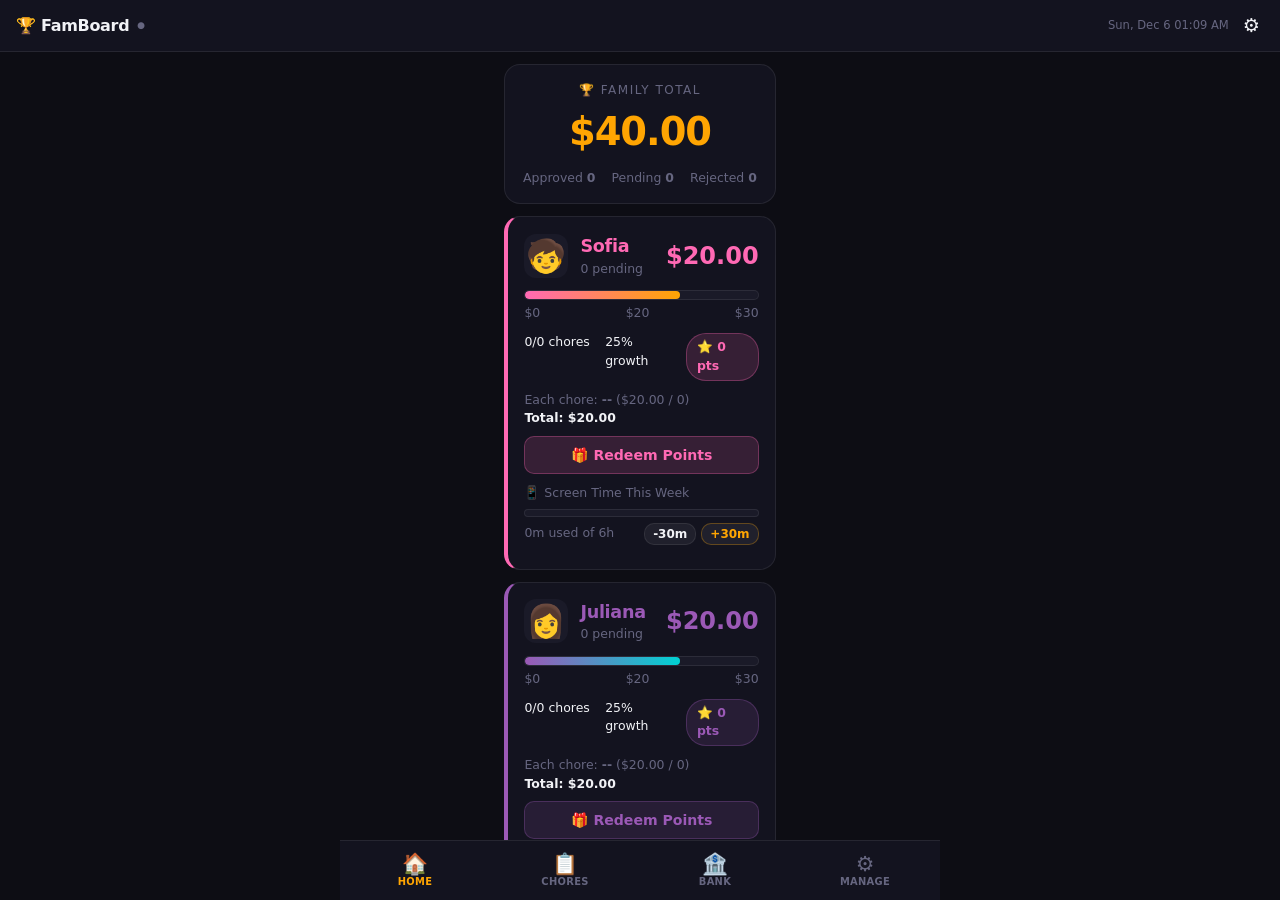
==== index.html @ 5ea155c6 "feat: reject pending activities, points adjustment, clear test data" ====
<!DOCTYPE html>
<html lang="en">
<head>
  <meta charset="UTF-8">
  <meta name="viewport" content="width=device-width, initial-scale=1.0, viewport-fit=cover">
  <meta name="theme-color" content="#0d0d14">
  <meta name="mobile-web-app-capable" content="yes">
  <meta name="apple-mobile-web-app-capable" content="yes">
  <meta name="apple-mobile-web-app-status-bar-style" content="black-translucent">
  <meta name="apple-mobile-web-app-title" content="FamBoard">
  <link rel="manifest" href="./manifest.json">
  <link rel="apple-touch-icon" href="./icons/icon-192.png">
  <link rel="stylesheet" href="./style.css">
  <title>Family Achievement Board</title>
</head>
<body>

<!-- APP SHELL -->
<div id="app">

  <!-- HEADER -->
  <header id="appHeader">
    <div class="header-left">
      <span class="header-title">🏆 FamBoard</span>
      <span id="syncDot" class="sync-dot saving" title="Syncing...">●</span>
    </div>
    <div class="header-right">
      <div class="clock" id="clock"></div>
      <button id="settingsBtn" class="icon-btn">⚙️</button>
    </div>
  </header>

  <!-- TAB CONTENT -->
  <main id="tabContent">

    <!-- HOME TAB -->
    <div id="tab-home" class="tab-panel active">
      <div class="card kpi">
        <div class="kpi-label">🏆 Family Total</div>
        <div class="kpi-money" id="payoutVal">$0.00</div>
        <div class="kpi-row">
          <span class="small muted">Approved <b id="approvedCount">0</b></span>
          <span class="small muted">Pending <b id="pendingCount">0</b></span>
          <span class="small muted">Rejected <b id="rejectedCount">0</b></span>
        </div>
      </div>

      <!-- Kid 1 Card -->
      <div class="card kid-card" id="kidCard0">
        <div class="kid-card-header">
          <div class="kid-avatar" id="kidAvatar0">🧒</div>
          <div class="kid-info">
            <div class="kid-name" id="kid1Name">Sofia</div>
            <div class="small muted" id="kid1PendingCount">0 pending</div>
          </div>
          <div class="kid-payout" id="kid1PayoutVal">$20.00</div>
        </div>
        <div class="progress-bar-wrap">
          <div class="progress-bar"><div class="progress-fill k1-fill" id="kid1Progress" style="width:0%"></div></div>
          <div class="progress-labels"><span class="small muted">$0</span><span class="small muted">$20</span><span class="small muted">$30</span></div>
        </div>
        <div class="kid-stats-row">
          <div class="kid-stat"><div class="small" id="kid1ChoreRatio">0/0 chores</div></div>
          <div class="kid-stat"><div class="small" id="kid1GradeRatio">0% growth</div></div>
          <div class="kid-stat points-stat">
            <div class="points-badge k1-points">⭐ <span id="kid1Points">0</span> pts</div>
          </div>
        </div>
        <div class="small" id="kid1Breakdown"></div>
        <button class="reward-btn k1-btn" onclick="openRewardModal(0)">🎁 Redeem Points</button>
        <div class="screen-time-row" style="margin-top:10px">
          <div class="small muted">📱 Screen Time This Week</div>
          <div class="screen-time-bar" style="height:8px;background:var(--card2);border-radius:99px;margin:6px 0;overflow:hidden;border:1px solid var(--border)"><div id="kid1ScreenFill" style="height:100%;border-radius:99px;transition:width .4s"></div></div>
          <div style="display:flex;justify-content:space-between;align-items:center">
            <span class="small" id="kid1ScreenLabel">0h used of 6h</span>
            <div style="display:flex;gap:5px">
              <button onclick="logScreenTime(0,-30)" class="small-btn" style="padding:3px 8px">-30m</button>
              <button onclick="logScreenTime(0,30)" class="small-btn" style="padding:3px 8px;color:#ffa502;border-color:rgba(255,165,2,0.3)">+30m</button>
            </div>
          </div>
        </div>
        <div id="kid1PendingActivities" style="margin-top:8px"></div>
      </div>

      <!-- Kid 2 Card -->
      <div class="card kid-card" id="kidCard1">
        <div class="kid-card-header">
          <div class="kid-avatar" id="kidAvatar1">👩</div>
          <div class="kid-info">
            <div class="kid-name k2-name" id="kid2Name">Juliana</div>
            <div class="small muted" id="kid2PendingCount">0 pending</div>
          </div>
          <div class="kid-payout k2-pay" id="kid2PayoutVal">$20.00</div>
        </div>
        <div class="progress-bar-wrap">
          <div class="progress-bar"><div class="progress-fill k2-fill" id="kid2Progress" style="width:0%"></div></div>
          <div class="progress-labels"><span class="small muted">$0</span><span class="small muted">$20</span><span class="small muted">$30</span></div>
        </div>
        <div class="kid-stats-row">
          <div class="kid-stat"><div class="small" id="kid2ChoreRatio">0/0 chores</div></div>
          <div class="kid-stat"><div class="small" id="kid2GradeRatio">0% growth</div></div>
          <div class="kid-stat points-stat">
            <div class="points-badge k2-points">⭐ <span id="kid2Points">0</span> pts</div>
          </div>
        </div>
        <div class="small" id="kid2Breakdown"></div>
        <button class="reward-btn k2-btn" onclick="openRewardModal(1)">🎁 Redeem Points</button>
        <div class="screen-time-row" style="margin-top:10px">
          <div class="small muted">📱 Screen Time This Week</div>
          <div class="screen-time-bar" style="height:8px;background:var(--card2);border-radius:99px;margin:6px 0;overflow:hidden;border:1px solid var(--border)"><div id="kid2ScreenFill" style="height:100%;border-radius:99px;transition:width .4s"></div></div>
          <div style="display:flex;justify-content:space-between;align-items:center">
            <span class="small" id="kid2ScreenLabel">0h used of 6h</span>
            <div style="display:flex;gap:5px">
              <button onclick="logScreenTime(1,-30)" class="small-btn" style="padding:3px 8px">-30m</button>
              <button onclick="logScreenTime(1,30)" class="small-btn" style="padding:3px 8px;color:#ffa502;border-color:rgba(255,165,2,0.3)">+30m</button>
            </div>
          </div>
        </div>
        <div id="kid2PendingActivities" style="margin-top:8px"></div>
      </div>

      <!-- Week info -->
      <div class="card">
        <div class="small muted">Week: <span id="weekKey">-</span></div>
      </div>
    </div>

    <!-- CHORES TAB -->
    <div id="tab-chores" class="tab-panel">
      <div class="card">
        <h2>Add Chore</h2>
        <div class="form-row">
          <input id="choreName" placeholder="Chore name..." class="flex-input">
          <select id="choreFrequency">
            <option value="weekly">📆 Weekly</option>
            <option value="twice-weekly">📅 2x/week</option>
            <option value="daily">📅 Daily</option>
          </select>
        </div>
        <div class="form-row">
          <select id="choreKid">
            <option value="0">🧒 Sofia</option>
            <option value="1">👩 Juliana</option>
            <option value="shared">👨‍👩‍👧 Shared</option>
          </select>
          <label class="check-label"><input type="checkbox" id="choreRecurring"> 🔁 Recurring</label>
          <label class="check-label"><input type="checkbox" id="choreExtra"> ⭐ Extra</label>
        </div>
        <div id="bonusDollarsRow" style="display:none" class="form-row">
          <label class="small">Bonus $:</label>
          <input id="choreBonusDollars" type="number" min="0.5" max="5" step="0.5" value="1" style="width:80px">
        </div>
        <div class="form-row">
          <input id="choreDod" placeholder="Done when... (e.g. floor clear, bed made)" class="flex-input">
          <label class="check-label"><input type="checkbox" id="saveToBankCheck"> 🏦 Save to Bank</label>
        </div>
        <button id="addChore" class="primary-btn">+ Add Chore</button>
      </div>

      <div class="card">
        <div class="filter-row">
          <button data-filter="all" class="filter-btn active">All</button>
          <button data-filter="pending" class="filter-btn">Pending</button>
          <button data-filter="approved" class="filter-btn">Approved</button>
          <button data-filter="notdone" class="filter-btn">Not Done</button>
          <button data-filter="rejected" class="filter-btn">Rejected</button>
          <button data-filter="kid1" class="filter-btn">Sofia</button>
          <button data-filter="kid2" class="filter-btn">Juliana</button>
        </div>
        <div id="choreList"></div>
      </div>
    </div>

    <!-- BANK TAB -->
    <div id="tab-bank" class="tab-panel">
      <div class="card">
        <h2>🏦 Chore Bank</h2>
        <p class="small muted" style="margin-bottom:12px">Saved chores. Pick a kid and tap Add to Week.</p>
        <div id="bankList"></div>
      </div>

      <div class="card">
        <h2>🌟 Lifestyle Activities</h2>
        <p class="small muted" style="margin-bottom:12px">Kids submit these to earn points. You approve on the honor system.</p>
        <div id="activityList"></div>
        <button class="secondary-btn" style="margin-top:12px" onclick="openAddActivityModal()">+ Add Activity</button>
      </div>

      <div class="card">
        <h2>🎁 Reward Menu</h2>
        <p class="small muted" style="margin-bottom:8px">Points reset every New Week.</p>
        <div id="rewardMenuList"></div>
        <button class="secondary-btn" style="margin-top:12px" onclick="openAddRewardModal()">+ Add Reward</button>
      </div>
    </div>

    <!-- MANAGE TAB -->
    <div id="tab-manage" class="tab-panel">
      <div class="card">
        <h2>📅 Week Control</h2>
        <div class="small muted" style="margin-bottom:12px">Week: <span id="weekKey2">-</span></div>
        <div class="btn-row">
          <button id="newWeekBtn" class="danger-btn">🔄 New Week</button>
          <button id="openGradeBtn" class="secondary-btn">📚 Grades</button>
        </div>
      </div>

      <div class="card">
        <h2>📚 Grades</h2>
        <div id="gradeSummary"></div>
      </div>

      <div class="card">
        <h2>📋 Activity Log</h2>
        <div id="activity"></div>
        <div class="btn-row" style="margin-top:10px">
          <button class="small-btn" id="clearLogBtn">Clear Logs</button>
          <button class="small-btn" id="exportLogBtn">Export Logs</button>
        </div>
      </div>
    </div>

  </main>

  <!-- BOTTOM TAB BAR -->
  <nav id="tabBar">
    <button class="tab-btn active" data-tab="home">
      <span class="tab-icon">🏠</span>
      <span class="tab-label">Home</span>
    </button>
    <button class="tab-btn" data-tab="chores">
      <span class="tab-icon">📋</span>
      <span class="tab-label">Chores</span>
    </button>
    <button class="tab-btn" data-tab="bank">
      <span class="tab-icon">🏦</span>
      <span class="tab-label">Bank</span>
    </button>
    <button class="tab-btn" data-tab="manage">
      <span class="tab-icon">⚙️</span>
      <span class="tab-label">Manage</span>
    </button>
  </nav>

</div>

<!-- MODALS -->
<dialog id="gradeModal">
  <h3>📚 Update Grades</h3>
  <p class="small muted">Growth vs your own baseline drives the bonus.</p>
  <div id="gradeRows"></div>
  <div class="modal-btns">
    <button id="gradeCancel">Cancel</button>
    <button id="gradeSave" class="primary-btn">Save Grades</button>
  </div>
</dialog>

<dialog id="settingsModal">
  <h3>⚙️ Settings</h3>
  <h4 style="margin:12px 0 8px">Names & Config</h4>
  <div class="settings-grid">
    <div><label class="small">Kid 1 Name</label><input id="cfgName0" style="width:100%"></div>
    <div><label class="small">Kid 1 Emoji</label><input id="cfgEmoji0" style="width:100%"></div>
    <div><label class="small">Kid 2 Name</label><input id="cfgName1" style="width:100%"></div>
    <div><label class="small">Kid 2 Emoji</label><input id="cfgEmoji1" style="width:100%"></div>
    <div><label class="small">Base Pay ($)</label><input id="cfgBase" type="number" style="width:100%"></div>
    <div><label class="small">Max Pay ($)</label><input id="cfgMax" type="number" style="width:100%"></div>
  </div>
  <button id="saveSettingsConfig" class="primary-btn" style="margin-top:12px">Save</button>
  <h4 style="margin:16px 0 8px">Points Adjustment</h4>
  <div style="margin-bottom:12px">
    <div style="display:flex;align-items:center;gap:8px;margin-bottom:8px">
      <span class="small" style="width:70px;color:var(--k1)">🧒 Sofia</span>
      <button onclick="adjustPoints(0,-10)" class="small-btn">-10</button>
      <button onclick="adjustPoints(0,-5)" class="small-btn">-5</button>
      <button onclick="adjustPoints(0,5)" class="small-btn" style="color:#ffa502;border-color:rgba(255,165,2,0.3)">+5</button>
      <button onclick="adjustPoints(0,10)" class="small-btn" style="color:#ffa502;border-color:rgba(255,165,2,0.3)">+10</button>
      <span class="small muted" id="settingsKid1Points">0 pts</span>
    </div>
    <div style="display:flex;align-items:center;gap:8px">
      <span class="small" style="width:70px;color:var(--k2)">👩 Juliana</span>
      <button onclick="adjustPoints(1,-10)" class="small-btn">-10</button>
      <button onclick="adjustPoints(1,-5)" class="small-btn">-5</button>
      <button onclick="adjustPoints(1,5)" class="small-btn" style="color:#ffa502;border-color:rgba(255,165,2,0.3)">+5</button>
      <button onclick="adjustPoints(1,10)" class="small-btn" style="color:#ffa502;border-color:rgba(255,165,2,0.3)">+10</button>
      <span class="small muted" id="settingsKid2Points">0 pts</span>
    </div>
  </div>
  <button onclick="clearTestData()" class="small-btn" style="color:#ffa502;border-color:rgba(255,165,2,0.3);margin-bottom:16px">🧹 Clear Test Data</button>

  <h4 style="margin:0 0 8px">Parent PIN</h4>
  <div class="form-row">
    <input id="currentPin" type="password" placeholder="Current PIN" maxlength="4" style="width:130px">
    <input id="newPin" type="password" placeholder="New PIN" maxlength="4" style="width:130px">
    <button id="updatePinBtn">Update</button>
  </div>
  <div class="small muted" id="pinStatus"></div>
  <h4 style="margin:16px 0 8px">Backup</h4>
  <input id="passphrase" type="password" placeholder="Passphrase" style="width:100%;margin-bottom:8px">
  <div class="btn-row">
    <button id="exportBtn">Export</button>
    <button id="importBtn">Import</button>
    <button id="clearBtn" class="danger-btn">Clear Data</button>
  </div>
  <textarea id="blobArea" placeholder="Encrypted data..." style="width:100%;height:70px;margin-top:8px;font-size:.75rem"></textarea>
  <div style="display:flex;justify-content:space-between;align-items:center;margin-top:12px">
    <span class="small muted">Size: <span id="dataSize">-</span></span>
    <button id="settingsClose">Close</button>
  </div>
</dialog>

<dialog id="pinModal">
  <h3>🔐 PIN Required</h3>
  <input id="parentPin" type="password" maxlength="4" placeholder="0000"
    style="width:120px;font-size:1.5rem;text-align:center;letter-spacing:8px;margin:12px auto;display:block">
  <div class="modal-btns">
    <button id="pinCancel">Cancel</button>
    <button id="pinSubmit" class="primary-btn">Submit</button>
  </div>
</dialog>

<dialog id="editChoreModal">
  <h3>✏️ Edit Chore</h3>
  <label class="small" style="display:block;margin-bottom:4px">Name</label>
  <input id="editChoreName" style="width:100%;margin-bottom:12px">
  <label class="small" style="display:block;margin-bottom:4px">Done When</label>
  <input id="editChoreDod" style="width:100%">
  <div class="modal-btns" style="margin-top:16px">
    <button id="editChoreCancel">Cancel</button>
    <button id="editChoreSave" class="primary-btn">Save</button>
  </div>
</dialog>

<dialog id="rewardModal">
  <h3 id="rewardModalTitle">🎁 Redeem Points</h3>
  <p class="small muted" id="rewardModalPoints"></p>
  <div id="rewardModalList"></div>
  <div class="modal-btns" style="margin-top:16px">
    <button id="rewardModalClose">Close</button>
  </div>
</dialog>

<dialog id="addActivityModal">
  <h3>🌟 Add Lifestyle Activity</h3>
  <label class="small" style="display:block;margin-bottom:4px">Activity Name</label>
  <input id="activityName" placeholder="e.g. 30 min outdoor activity" style="width:100%;margin-bottom:12px">
  <label class="small" style="display:block;margin-bottom:4px">Points Earned</label>
  <input id="activityPoints" type="number" value="10" min="1" max="100" style="width:100px">
  <div class="modal-btns" style="margin-top:16px">
    <button id="addActivityCancel">Cancel</button>
    <button id="addActivitySave" class="primary-btn">Add Activity</button>
  </div>
</dialog>

<dialog id="addRewardModal">
  <h3>🎁 Add Reward</h3>
  <label class="small" style="display:block;margin-bottom:4px">Reward Name</label>
  <input id="rewardName" placeholder="e.g. +30 min screen time" style="width:100%;margin-bottom:12px">
  <label class="small" style="display:block;margin-bottom:4px">Point Cost</label>
  <input id="rewardCost" type="number" value="10" min="1" style="width:100px">
  <div class="modal-btns" style="margin-top:16px">
    <button id="addRewardCancel">Cancel</button>
    <button id="addRewardSave" class="primary-btn">Add Reward</button>
  </div>
</dialog>

<dialog id="submitActivityModal">
  <h3 id="submitActivityTitle">🌟 Submit Activity</h3>
  <p class="small muted" id="submitActivityDesc"></p>
  <label class="small" style="display:block;margin:12px 0 4px">Who completed it?</label>
  <select id="submitActivityKid" style="width:100%">
    <option value="0">🧒 Sofia</option>
    <option value="1">👩 Juliana</option>
  </select>
  <div class="modal-btns" style="margin-top:16px">
    <button id="submitActivityCancel">Cancel</button>
    <button id="submitActivityConfirm" class="primary-btn">Submit for Approval</button>
  </div>
</dialog>

<script src="./app.js"></script>
</body>
</html>
---- style.css ----
/* ── RESET ── */
*, *::before, *::after { box-sizing: border-box; margin: 0; padding: 0; }

:root {
  --bg:      #0d0d14;
  --card:    #13131f;
  --card2:   #1a1a28;
  --border:  rgba(255,255,255,0.08);
  --k1:      #ff69b4;
  --k2:      #9b59b6;
  --gold:    #ffa502;
  --green:   #2ed573;
  --cyan:    #00d2d3;
  --red:     #ff4757;
  --txt:     #f1f2f6;
  --muted:   #666680;
  --tab-h:   60px;
  --header-h: 52px;
}

body {
  background: var(--bg);
  color: var(--txt);
  font-family: 'DM Sans', system-ui, sans-serif;
  font-size: 15px;
  line-height: 1.5;
  min-height: 100vh;
  overflow-x: hidden;
}

/* ── APP SHELL ── */
#app {
  display: flex;
  flex-direction: column;
  height: 100vh;
  height: 100dvh;
}

/* ── HEADER ── */
#appHeader {
  height: var(--header-h);
  background: var(--card);
  border-bottom: 1px solid var(--border);
  display: flex;
  align-items: center;
  justify-content: space-between;
  padding: 0 16px;
  flex-shrink: 0;
  position: sticky;
  top: 0;
  z-index: 50;
}
.header-left { display: flex; align-items: center; gap: 8px; }
.header-title { font-size: 1rem; font-weight: 800; letter-spacing: -.3px; }
.header-right { display: flex; align-items: center; gap: 10px; }
.clock { font-size: .72rem; color: var(--muted); }
.icon-btn { background: none; border: none; cursor: pointer; font-size: 1.2rem; padding: 4px; color: var(--txt); }

/* ── TAB CONTENT ── */
#tabContent {
  flex: 1;
  overflow-y: auto;
  overflow-x: hidden;
  padding: 12px 12px calc(var(--tab-h) + 12px);
  -webkit-overflow-scrolling: touch;
}

.tab-panel { display: none; }
.tab-panel.active { display: block; }

/* ── BOTTOM TAB BAR ── */
#tabBar {
  height: var(--tab-h);
  background: var(--card);
  border-top: 1px solid var(--border);
  display: flex;
  align-items: center;
  justify-content: space-around;
  flex-shrink: 0;
  position: sticky;
  bottom: 0;
  z-index: 50;
  padding-bottom: env(safe-area-inset-bottom, 0);
}

.tab-btn {
  flex: 1;
  display: flex;
  flex-direction: column;
  align-items: center;
  justify-content: center;
  gap: 2px;
  background: none;
  border: none;
  cursor: pointer;
  padding: 6px 4px;
  color: var(--muted);
  transition: color .15s;
  border-radius: 0;
}
.tab-btn.active { color: var(--gold); }
.tab-btn:hover { color: var(--txt); }
.tab-icon { font-size: 1.3rem; line-height: 1; }
.tab-label { font-size: .62rem; font-weight: 600; letter-spacing: .3px; text-transform: uppercase; }

/* ── CARDS ── */
.card {
  background: var(--card);
  border: 1.5px solid var(--border);
  border-radius: 16px;
  padding: 16px;
  margin-bottom: 12px;
}

/* ── KPI ── */
.kpi { text-align: center; }
.kpi-label { font-size: .75rem; color: var(--muted); text-transform: uppercase; letter-spacing: 1.5px; margin-bottom: 4px; }
.kpi-money { font-size: 2.4rem; font-weight: 800; color: var(--gold); letter-spacing: -1px; margin-bottom: 8px; }
.kpi-row { display: flex; justify-content: center; gap: 16px; }

/* ── KID CARDS ── */
.kid-card { border-left: 4px solid var(--k1); }
#kidCard1 { border-left-color: var(--k2); }

.kid-card-header { display: flex; align-items: center; gap: 12px; margin-bottom: 12px; }
.kid-avatar { font-size: 2rem; width: 44px; height: 44px; display: flex; align-items: center; justify-content: center; background: var(--card2); border-radius: 12px; flex-shrink: 0; }
.kid-info { flex: 1; }
.kid-name { font-size: 1.1rem; font-weight: 800; color: var(--k1); letter-spacing: -.3px; }
#kidCard1 .kid-name { color: var(--k2); }
.kid-payout { font-size: 1.5rem; font-weight: 800; color: var(--k1); }
.k2-pay { color: var(--k2) !important; }
.k2-name { color: var(--k2) !important; }

/* ── PROGRESS BAR ── */
.progress-bar-wrap { margin-bottom: 10px; }
.progress-bar { height: 10px; background: var(--card2); border-radius: 99px; overflow: hidden; border: 1px solid var(--border); margin-bottom: 4px; }
.progress-fill { height: 100%; border-radius: 99px; transition: width .6s cubic-bezier(.34,1.56,.64,1); }
.k1-fill { background: linear-gradient(90deg, var(--k1), var(--gold)); }
.k2-fill { background: linear-gradient(90deg, var(--k2), var(--cyan)); }
.progress-labels { display: flex; justify-content: space-between; }

/* ── KID STATS ── */
.kid-stats-row { display: flex; gap: 8px; margin-bottom: 10px; flex-wrap: wrap; }
.kid-stat { flex: 1; }
.points-stat { display: flex; align-items: center; }
.points-badge { font-size: .78rem; font-weight: 700; padding: 4px 10px; border-radius: 20px; }
.k1-points { background: rgba(255,105,180,0.15); color: var(--k1); border: 1px solid rgba(255,105,180,0.3); }
.k2-points { background: rgba(155,89,182,0.15); color: var(--k2); border: 1px solid rgba(155,89,182,0.3); }

/* ── REWARD BUTTON ── */
.reward-btn { width: 100%; border: none; border-radius: 10px; padding: 10px; font-weight: 700; font-size: .88rem; cursor: pointer; margin-top: 8px; font-family: inherit; transition: .15s; }
.k1-btn { background: rgba(255,105,180,0.15); color: var(--k1); border: 1.5px solid rgba(255,105,180,0.3); }
.k1-btn:hover { background: rgba(255,105,180,0.25); }
.k2-btn { background: rgba(155,89,182,0.15); color: var(--k2); border: 1.5px solid rgba(155,89,182,0.3); }
.k2-btn:hover { background: rgba(155,89,182,0.25); }

/* ── TYPOGRAPHY ── */
h2 { font-size: .95rem; font-weight: 700; margin-bottom: 12px; letter-spacing: -.2px; }
h3 { font-size: 1.05rem; font-weight: 700; margin-bottom: 6px; }
h4 { font-size: .88rem; font-weight: 700; }
.small { font-size: .78rem; }
.muted { color: var(--muted); }

/* ── SYNC DOT ── */
.sync-dot { font-size: 9px; transition: color .3s; }
.sync-dot.saved   { color: var(--green); }
.sync-dot.saving  { color: var(--gold); }
.sync-dot.error   { color: var(--red); }
.sync-dot.offline { color: var(--muted); }

/* ── BUTTONS ── */
button {
  font-family: inherit;
  font-size: .85rem;
  font-weight: 600;
  padding: 8px 14px;
  border-radius: 10px;
  border: 1.5px solid var(--border);
  background: rgba(255,255,255,0.06);
  color: var(--txt);
  cursor: pointer;
  transition: .15s;
}
button:hover { border-color: rgba(255,255,255,0.2); background: rgba(255,255,255,0.1); }
.primary-btn { background: var(--gold); border-color: var(--gold); color: #111; font-weight: 700; }
.primary-btn:hover { background: #e09400; }
.secondary-btn { background: rgba(255,255,255,0.06); border-color: var(--border); }
.danger-btn { background: rgba(255,71,87,0.15); border-color: rgba(255,71,87,0.3); color: var(--red); }
.danger-btn:hover { background: rgba(255,71,87,0.25); }
.small-btn { font-size: .75rem; padding: 5px 10px; }
.filter-btn { font-size: .72rem; padding: 5px 10px; border-radius: 20px; }
.filter-btn.active { border-color: var(--gold); color: var(--gold); background: rgba(255,165,2,0.1); }

/* ── FORM ELEMENTS ── */
input, select, textarea {
  font-family: inherit;
  font-size: .88rem;
  background: var(--card2);
  border: 1.5px solid var(--border);
  border-radius: 10px;
  color: var(--txt);
  padding: 8px 11px;
  outline: none;
  transition: border-color .15s;
}
input:focus, select:focus, textarea:focus { border-color: rgba(255,255,255,0.3); }
select option { background: var(--card2); }
.flex-input { flex: 1; min-width: 0; }
.form-row { display: flex; gap: 8px; margin-bottom: 10px; align-items: center; flex-wrap: wrap; }
.check-label { display: flex; align-items: center; gap: 5px; font-size: .82rem; white-space: nowrap; cursor: pointer; }
.btn-row { display: flex; gap: 8px; flex-wrap: wrap; }
.filter-row { display: flex; gap: 6px; flex-wrap: wrap; margin-bottom: 12px; }

/* ── CHORE ITEMS ── */
.todo {
  display: flex;
  align-items: flex-start;
  gap: 10px;
  padding: 10px 12px;
  border-radius: 12px;
  margin-bottom: 8px;
  background: var(--card2);
  border: 1px solid var(--border);
  border-left-width: 4px;
  animation: slideIn .18s ease;
}
@keyframes slideIn { from { opacity:0; transform:translateX(-6px); } to { opacity:1; transform:translateX(0); } }
.todo-info { flex: 1; min-width: 0; }
.todo-actions { display: flex; gap: 5px; align-items: center; flex-wrap: wrap; flex-shrink: 0; }

/* ── ACTIVITY ITEMS ── */
.activity-item {
  display: flex;
  align-items: center;
  gap: 10px;
  padding: 10px 12px;
  background: var(--card2);
  border: 1px solid var(--border);
  border-radius: 12px;
  margin-bottom: 8px;
}
.activity-item .activity-info { flex: 1; }

/* ── REWARD ITEMS ── */
.reward-item {
  display: flex;
  align-items: center;
  gap: 10px;
  padding: 10px 12px;
  background: var(--card2);
  border: 1px solid var(--border);
  border-radius: 12px;
  margin-bottom: 8px;
}
.reward-item .reward-info { flex: 1; }
.reward-cost-badge { font-size: .75rem; font-weight: 700; padding: 3px 10px; border-radius: 20px; background: rgba(255,165,2,0.15); color: var(--gold); border: 1px solid rgba(255,165,2,0.3); white-space: nowrap; }

/* ── MODALS ── */
dialog {
  background: var(--card);
  border: 1.5px solid rgba(255,255,255,0.12);
  border-radius: 18px;
  color: var(--txt);
  padding: 24px;
  max-width: 420px;
  width: 92vw;
  box-shadow: 0 20px 60px rgba(0,0,0,0.6);
}
dialog::backdrop { background: rgba(0,0,0,0.65); backdrop-filter: blur(4px); }
dialog[open] { animation: popIn .25s cubic-bezier(.34,1.56,.64,1); }
@keyframes popIn { from { transform:scale(.88); opacity:0; } to { transform:scale(1); opacity:1; } }
.modal-btns { display: flex; justify-content: flex-end; gap: 8px; margin-top: 16px; }
.settings-grid { display: grid; grid-template-columns: 1fr 1fr; gap: 8px; }

/* ── CONFETTI ── */
.confetti-piece {
  position: fixed; top: -16px; border-radius: 2px;
  animation: cfFall linear forwards; opacity: 0; pointer-events: none; z-index: 9999;
}
@keyframes cfFall { 0%{opacity:1;transform:translateY(0) rotate(0)} 100%{opacity:0;transform:translateY(100vh) rotate(720deg)} }

/* ── GRADE PILLS ── */
.grade-a { color: var(--green); }
.grade-b { color: var(--cyan); }
.grade-c { color: var(--gold); }
.grade-d, .grade-f { color: var(--red); }

/* ── DESKTOP ── */
@media (min-width: 768px) {
  #tabContent { max-width: 600px; margin: 0 auto; }
  #tabBar { max-width: 600px; margin: 0 auto; left: 50%; transform: translateX(-50%); width: 100%; }
}
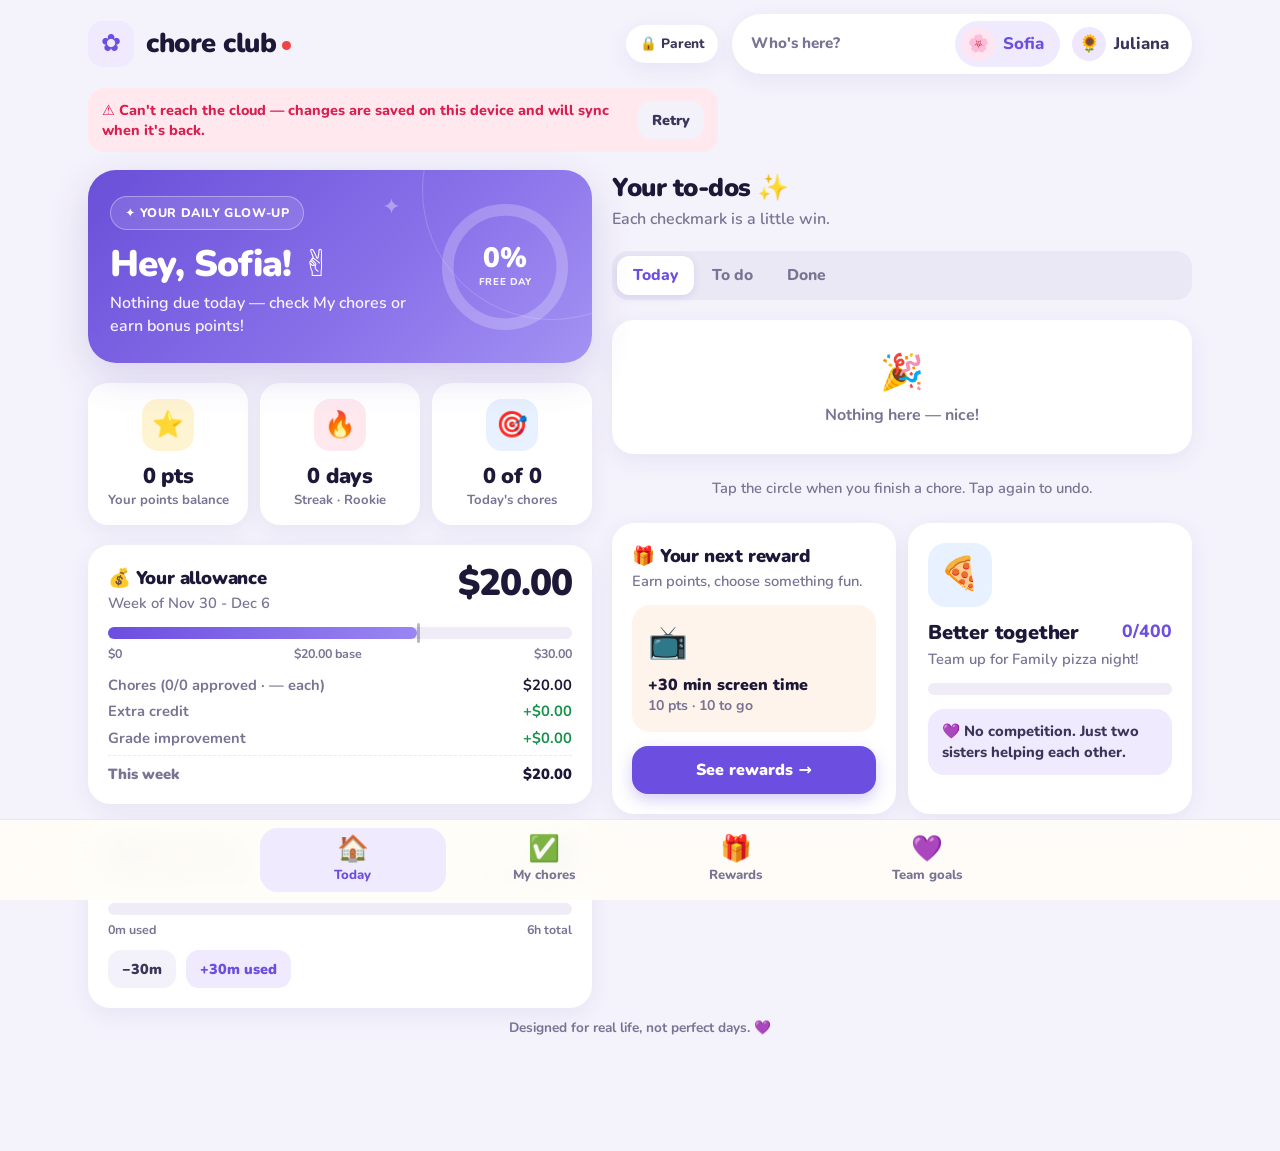
==== commit c8ee7822: "Rebuild as Chore Club: new kid & parent views, same data and payout math - Kid view: Today (daily gl" ====
--- a/index.html
+++ b/index.html
@@ -3,381 +3,35 @@
 <head>
   <meta charset="UTF-8">
   <meta name="viewport" content="width=device-width, initial-scale=1.0, viewport-fit=cover">
-  <meta name="theme-color" content="#0d0d14">
+  <meta name="theme-color" content="#f4f2fb">
+  <meta name="color-scheme" content="light">
   <meta name="mobile-web-app-capable" content="yes">
   <meta name="apple-mobile-web-app-capable" content="yes">
-  <meta name="apple-mobile-web-app-status-bar-style" content="black-translucent">
-  <meta name="apple-mobile-web-app-title" content="FamBoard">
+  <meta name="apple-mobile-web-app-status-bar-style" content="default">
+  <meta name="apple-mobile-web-app-title" content="Chore Club">
   <link rel="manifest" href="./manifest.json">
-  <link rel="apple-touch-icon" href="./icons/icon-192.png">
-  <link rel="stylesheet" href="./style.css">
-  <title>Family Achievement Board</title>
+  <link rel="icon" type="image/png" href="./icons/icon-192.png">
+  <link rel="apple-touch-icon" href="./icons/apple-touch-icon.png">
+  <link rel="preconnect" href="https://fonts.googleapis.com">
+  <link rel="preconnect" href="https://fonts.gstatic.com" crossorigin>
+  <link href="https://fonts.googleapis.com/css2?family=Nunito:wght@500;600;700;800;900&display=swap" rel="stylesheet">
+  <link rel="stylesheet" href="./style.css?v=2">
+  <title>Chore Club</title>
 </head>
 <body>
-
-<!-- APP SHELL -->
-<div id="app">
-
-  <!-- HEADER -->
-  <header id="appHeader">
-    <div class="header-left">
-      <span class="header-title">🏆 FamBoard</span>
-      <span id="syncDot" class="sync-dot saving" title="Syncing...">●</span>
-    </div>
-    <div class="header-right">
-      <div class="clock" id="clock"></div>
-      <button id="settingsBtn" class="icon-btn">⚙️</button>
-    </div>
-  </header>
-
-  <!-- TAB CONTENT -->
-  <main id="tabContent">
-
-    <!-- HOME TAB -->
-    <div id="tab-home" class="tab-panel active">
-      <div class="card kpi">
-        <div class="kpi-label">🏆 Family Total</div>
-        <div class="kpi-money" id="payoutVal">$0.00</div>
-        <div class="kpi-row">
-          <span class="small muted">Approved <b id="approvedCount">0</b></span>
-          <span class="small muted">Pending <b id="pendingCount">0</b></span>
-          <span class="small muted">Rejected <b id="rejectedCount">0</b></span>
-        </div>
-      </div>
-
-      <!-- Kid 1 Card -->
-      <div class="card kid-card" id="kidCard0">
-        <div class="kid-card-header">
-          <div class="kid-avatar" id="kidAvatar0">🧒</div>
-          <div class="kid-info">
-            <div class="kid-name" id="kid1Name">Sofia</div>
-            <div class="small muted" id="kid1PendingCount">0 pending</div>
-          </div>
-          <div class="kid-payout" id="kid1PayoutVal">$20.00</div>
-        </div>
-        <div class="progress-bar-wrap">
-          <div class="progress-bar"><div class="progress-fill k1-fill" id="kid1Progress" style="width:0%"></div></div>
-          <div class="progress-labels"><span class="small muted">$0</span><span class="small muted">$20</span><span class="small muted">$30</span></div>
-        </div>
-        <div class="kid-stats-row">
-          <div class="kid-stat"><div class="small" id="kid1ChoreRatio">0/0 chores</div></div>
-          <div class="kid-stat"><div class="small" id="kid1GradeRatio">0% growth</div></div>
-          <div class="kid-stat points-stat">
-            <div class="points-badge k1-points">⭐ <span id="kid1Points">0</span> pts</div>
-          </div>
-        </div>
-        <div class="small" id="kid1Breakdown"></div>
-        <button class="reward-btn k1-btn" onclick="openRewardModal(0)">🎁 Redeem Points</button>
-        <div class="screen-time-row" style="margin-top:10px">
-          <div class="small muted">📱 Screen Time This Week</div>
-          <div class="screen-time-bar" style="height:8px;background:var(--card2);border-radius:99px;margin:6px 0;overflow:hidden;border:1px solid var(--border)"><div id="kid1ScreenFill" style="height:100%;border-radius:99px;transition:width .4s"></div></div>
-          <div style="display:flex;justify-content:space-between;align-items:center">
-            <span class="small" id="kid1ScreenLabel">0h used of 6h</span>
-            <div style="display:flex;gap:5px">
-              <button onclick="logScreenTime(0,-30)" class="small-btn" style="padding:3px 8px">-30m</button>
-              <button onclick="logScreenTime(0,30)" class="small-btn" style="padding:3px 8px;color:#ffa502;border-color:rgba(255,165,2,0.3)">+30m</button>
-            </div>
-          </div>
-        </div>
-        <div id="kid1PendingActivities" style="margin-top:8px"></div>
-      </div>
-
-      <!-- Kid 2 Card -->
-      <div class="card kid-card" id="kidCard1">
-        <div class="kid-card-header">
-          <div class="kid-avatar" id="kidAvatar1">👩</div>
-          <div class="kid-info">
-            <div class="kid-name k2-name" id="kid2Name">Juliana</div>
-            <div class="small muted" id="kid2PendingCount">0 pending</div>
-          </div>
-          <div class="kid-payout k2-pay" id="kid2PayoutVal">$20.00</div>
-        </div>
-        <div class="progress-bar-wrap">
-          <div class="progress-bar"><div class="progress-fill k2-fill" id="kid2Progress" style="width:0%"></div></div>
-          <div class="progress-labels"><span class="small muted">$0</span><span class="small muted">$20</span><span class="small muted">$30</span></div>
-        </div>
-        <div class="kid-stats-row">
-          <div class="kid-stat"><div class="small" id="kid2ChoreRatio">0/0 chores</div></div>
-          <div class="kid-stat"><div class="small" id="kid2GradeRatio">0% growth</div></div>
-          <div class="kid-stat points-stat">
-            <div class="points-badge k2-points">⭐ <span id="kid2Points">0</span> pts</div>
-          </div>
-        </div>
-        <div class="small" id="kid2Breakdown"></div>
-        <button class="reward-btn k2-btn" onclick="openRewardModal(1)">🎁 Redeem Points</button>
-        <div class="screen-time-row" style="margin-top:10px">
-          <div class="small muted">📱 Screen Time This Week</div>
-          <div class="screen-time-bar" style="height:8px;background:var(--card2);border-radius:99px;margin:6px 0;overflow:hidden;border:1px solid var(--border)"><div id="kid2ScreenFill" style="height:100%;border-radius:99px;transition:width .4s"></div></div>
-          <div style="display:flex;justify-content:space-between;align-items:center">
-            <span class="small" id="kid2ScreenLabel">0h used of 6h</span>
-            <div style="display:flex;gap:5px">
-              <button onclick="logScreenTime(1,-30)" class="small-btn" style="padding:3px 8px">-30m</button>
-              <button onclick="logScreenTime(1,30)" class="small-btn" style="padding:3px 8px;color:#ffa502;border-color:rgba(255,165,2,0.3)">+30m</button>
-            </div>
-          </div>
-        </div>
-        <div id="kid2PendingActivities" style="margin-top:8px"></div>
-      </div>
-
-      <!-- Week info -->
-      <div class="card">
-        <div class="small muted">Week: <span id="weekKey">-</span></div>
-      </div>
-    </div>
-
-    <!-- CHORES TAB -->
-    <div id="tab-chores" class="tab-panel">
-      <div class="card">
-        <h2>Add Chore</h2>
-        <div class="form-row">
-          <input id="choreName" placeholder="Chore name..." class="flex-input">
-          <select id="choreFrequency">
-            <option value="weekly">📆 Weekly</option>
-            <option value="twice-weekly">📅 2x/week</option>
-            <option value="daily">📅 Daily</option>
-          </select>
-        </div>
-        <div class="form-row">
-          <select id="choreKid">
-            <option value="0">🧒 Sofia</option>
-            <option value="1">👩 Juliana</option>
-            <option value="shared">👨‍👩‍👧 Shared</option>
-          </select>
-          <label class="check-label"><input type="checkbox" id="choreRecurring"> 🔁 Recurring</label>
-          <label class="check-label"><input type="checkbox" id="choreExtra"> ⭐ Extra</label>
-        </div>
-        <div id="bonusDollarsRow" style="display:none" class="form-row">
-          <label class="small">Bonus $:</label>
-          <input id="choreBonusDollars" type="number" min="0.5" max="5" step="0.5" value="1" style="width:80px">
-        </div>
-        <div class="form-row">
-          <input id="choreDod" placeholder="Done when... (e.g. floor clear, bed made)" class="flex-input">
-          <label class="check-label"><input type="checkbox" id="saveToBankCheck"> 🏦 Save to Bank</label>
-        </div>
-        <button id="addChore" class="primary-btn">+ Add Chore</button>
-      </div>
-
-      <div class="card">
-        <div class="filter-row">
-          <button data-filter="all" class="filter-btn active">All</button>
-          <button data-filter="pending" class="filter-btn">Pending</button>
-          <button data-filter="approved" class="filter-btn">Approved</button>
-          <button data-filter="notdone" class="filter-btn">Not Done</button>
-          <button data-filter="rejected" class="filter-btn">Rejected</button>
-          <button data-filter="kid1" class="filter-btn">Sofia</button>
-          <button data-filter="kid2" class="filter-btn">Juliana</button>
-        </div>
-        <div id="choreList"></div>
-      </div>
-    </div>
-
-    <!-- BANK TAB -->
-    <div id="tab-bank" class="tab-panel">
-      <div class="card">
-        <h2>🏦 Chore Bank</h2>
-        <p class="small muted" style="margin-bottom:12px">Saved chores. Pick a kid and tap Add to Week.</p>
-        <div id="bankList"></div>
-      </div>
-
-      <div class="card">
-        <h2>🌟 Lifestyle Activities</h2>
-        <p class="small muted" style="margin-bottom:12px">Kids submit these to earn points. You approve on the honor system.</p>
-        <div id="activityList"></div>
-        <button class="secondary-btn" style="margin-top:12px" onclick="openAddActivityModal()">+ Add Activity</button>
-      </div>
-
-      <div class="card">
-        <h2>🎁 Reward Menu</h2>
-        <p class="small muted" style="margin-bottom:8px">Points reset every New Week.</p>
-        <div id="rewardMenuList"></div>
-        <button class="secondary-btn" style="margin-top:12px" onclick="openAddRewardModal()">+ Add Reward</button>
-      </div>
-    </div>
-
-    <!-- MANAGE TAB -->
-    <div id="tab-manage" class="tab-panel">
-      <div class="card">
-        <h2>📅 Week Control</h2>
-        <div class="small muted" style="margin-bottom:12px">Week: <span id="weekKey2">-</span></div>
-        <div class="btn-row">
-          <button id="newWeekBtn" class="danger-btn">🔄 New Week</button>
-          <button id="openGradeBtn" class="secondary-btn">📚 Grades</button>
-        </div>
-      </div>
-
-      <div class="card">
-        <h2>📚 Grades</h2>
-        <div id="gradeSummary"></div>
-      </div>
-
-      <div class="card">
-        <h2>📋 Activity Log</h2>
-        <div id="activity"></div>
-        <div class="btn-row" style="margin-top:10px">
-          <button class="small-btn" id="clearLogBtn">Clear Logs</button>
-          <button class="small-btn" id="exportLogBtn">Export Logs</button>
-        </div>
-      </div>
-    </div>
-
-  </main>
-
-  <!-- BOTTOM TAB BAR -->
-  <nav id="tabBar">
-    <button class="tab-btn active" data-tab="home">
-      <span class="tab-icon">🏠</span>
-      <span class="tab-label">Home</span>
-    </button>
-    <button class="tab-btn" data-tab="chores">
-      <span class="tab-icon">📋</span>
-      <span class="tab-label">Chores</span>
-    </button>
-    <button class="tab-btn" data-tab="bank">
-      <span class="tab-icon">🏦</span>
-      <span class="tab-label">Bank</span>
-    </button>
-    <button class="tab-btn" data-tab="manage">
-      <span class="tab-icon">⚙️</span>
-      <span class="tab-label">Manage</span>
-    </button>
-  </nav>
-
-</div>
-
-<!-- MODALS -->
-<dialog id="gradeModal">
-  <h3>📚 Update Grades</h3>
-  <p class="small muted">Growth vs your own baseline drives the bonus.</p>
-  <div id="gradeRows"></div>
-  <div class="modal-btns">
-    <button id="gradeCancel">Cancel</button>
-    <button id="gradeSave" class="primary-btn">Save Grades</button>
-  </div>
-</dialog>
-
-<dialog id="settingsModal">
-  <h3>⚙️ Settings</h3>
-  <h4 style="margin:12px 0 8px">Names & Config</h4>
-  <div class="settings-grid">
-    <div><label class="small">Kid 1 Name</label><input id="cfgName0" style="width:100%"></div>
-    <div><label class="small">Kid 1 Emoji</label><input id="cfgEmoji0" style="width:100%"></div>
-    <div><label class="small">Kid 2 Name</label><input id="cfgName1" style="width:100%"></div>
-    <div><label class="small">Kid 2 Emoji</label><input id="cfgEmoji1" style="width:100%"></div>
-    <div><label class="small">Base Pay ($)</label><input id="cfgBase" type="number" style="width:100%"></div>
-    <div><label class="small">Max Pay ($)</label><input id="cfgMax" type="number" style="width:100%"></div>
-  </div>
-  <button id="saveSettingsConfig" class="primary-btn" style="margin-top:12px">Save</button>
-  <h4 style="margin:16px 0 8px">Points Adjustment</h4>
-  <div style="margin-bottom:12px">
-    <div style="display:flex;align-items:center;gap:8px;margin-bottom:8px">
-      <span class="small" style="width:70px;color:var(--k1)">🧒 Sofia</span>
-      <button onclick="adjustPoints(0,-10)" class="small-btn">-10</button>
-      <button onclick="adjustPoints(0,-5)" class="small-btn">-5</button>
-      <button onclick="adjustPoints(0,5)" class="small-btn" style="color:#ffa502;border-color:rgba(255,165,2,0.3)">+5</button>
-      <button onclick="adjustPoints(0,10)" class="small-btn" style="color:#ffa502;border-color:rgba(255,165,2,0.3)">+10</button>
-      <span class="small muted" id="settingsKid1Points">0 pts</span>
-    </div>
-    <div style="display:flex;align-items:center;gap:8px">
-      <span class="small" style="width:70px;color:var(--k2)">👩 Juliana</span>
-      <button onclick="adjustPoints(1,-10)" class="small-btn">-10</button>
-      <button onclick="adjustPoints(1,-5)" class="small-btn">-5</button>
-      <button onclick="adjustPoints(1,5)" class="small-btn" style="color:#ffa502;border-color:rgba(255,165,2,0.3)">+5</button>
-      <button onclick="adjustPoints(1,10)" class="small-btn" style="color:#ffa502;border-color:rgba(255,165,2,0.3)">+10</button>
-      <span class="small muted" id="settingsKid2Points">0 pts</span>
+  <div id="app">
+    <div class="boot">
+      <div class="boot-logo">✿</div>
+      <div class="boot-text">Loading chore club…</div>
     </div>
   </div>
-  <button onclick="clearTestData()" class="small-btn" style="color:#ffa502;border-color:rgba(255,165,2,0.3);margin-bottom:16px">🧹 Clear Test Data</button>
 
-  <h4 style="margin:0 0 8px">Parent PIN</h4>
-  <div class="form-row">
-    <input id="currentPin" type="password" placeholder="Current PIN" maxlength="4" style="width:130px">
-    <input id="newPin" type="password" placeholder="New PIN" maxlength="4" style="width:130px">
-    <button id="updatePinBtn">Update</button>
-  </div>
-  <div class="small muted" id="pinStatus"></div>
-  <h4 style="margin:16px 0 8px">Backup</h4>
-  <input id="passphrase" type="password" placeholder="Passphrase" style="width:100%;margin-bottom:8px">
-  <div class="btn-row">
-    <button id="exportBtn">Export</button>
-    <button id="importBtn">Import</button>
-    <button id="clearBtn" class="danger-btn">Clear Data</button>
-  </div>
-  <textarea id="blobArea" placeholder="Encrypted data..." style="width:100%;height:70px;margin-top:8px;font-size:.75rem"></textarea>
-  <div style="display:flex;justify-content:space-between;align-items:center;margin-top:12px">
-    <span class="small muted">Size: <span id="dataSize">-</span></span>
-    <button id="settingsClose">Close</button>
-  </div>
-</dialog>
+  <div id="toast" class="toast" role="status" aria-live="polite"></div>
 
-<dialog id="pinModal">
-  <h3>🔐 PIN Required</h3>
-  <input id="parentPin" type="password" maxlength="4" placeholder="0000"
-    style="width:120px;font-size:1.5rem;text-align:center;letter-spacing:8px;margin:12px auto;display:block">
-  <div class="modal-btns">
-    <button id="pinCancel">Cancel</button>
-    <button id="pinSubmit" class="primary-btn">Submit</button>
-  </div>
-</dialog>
+  <dialog id="modal">
+    <div id="modalBody"></div>
+  </dialog>
 
-<dialog id="editChoreModal">
-  <h3>✏️ Edit Chore</h3>
-  <label class="small" style="display:block;margin-bottom:4px">Name</label>
-  <input id="editChoreName" style="width:100%;margin-bottom:12px">
-  <label class="small" style="display:block;margin-bottom:4px">Done When</label>
-  <input id="editChoreDod" style="width:100%">
-  <div class="modal-btns" style="margin-top:16px">
-    <button id="editChoreCancel">Cancel</button>
-    <button id="editChoreSave" class="primary-btn">Save</button>
-  </div>
-</dialog>
-
-<dialog id="rewardModal">
-  <h3 id="rewardModalTitle">🎁 Redeem Points</h3>
-  <p class="small muted" id="rewardModalPoints"></p>
-  <div id="rewardModalList"></div>
-  <div class="modal-btns" style="margin-top:16px">
-    <button id="rewardModalClose">Close</button>
-  </div>
-</dialog>
-
-<dialog id="addActivityModal">
-  <h3>🌟 Add Lifestyle Activity</h3>
-  <label class="small" style="display:block;margin-bottom:4px">Activity Name</label>
-  <input id="activityName" placeholder="e.g. 30 min outdoor activity" style="width:100%;margin-bottom:12px">
-  <label class="small" style="display:block;margin-bottom:4px">Points Earned</label>
-  <input id="activityPoints" type="number" value="10" min="1" max="100" style="width:100px">
-  <div class="modal-btns" style="margin-top:16px">
-    <button id="addActivityCancel">Cancel</button>
-    <button id="addActivitySave" class="primary-btn">Add Activity</button>
-  </div>
-</dialog>
-
-<dialog id="addRewardModal">
-  <h3>🎁 Add Reward</h3>
-  <label class="small" style="display:block;margin-bottom:4px">Reward Name</label>
-  <input id="rewardName" placeholder="e.g. +30 min screen time" style="width:100%;margin-bottom:12px">
-  <label class="small" style="display:block;margin-bottom:4px">Point Cost</label>
-  <input id="rewardCost" type="number" value="10" min="1" style="width:100px">
-  <div class="modal-btns" style="margin-top:16px">
-    <button id="addRewardCancel">Cancel</button>
-    <button id="addRewardSave" class="primary-btn">Add Reward</button>
-  </div>
-</dialog>
-
-<dialog id="submitActivityModal">
-  <h3 id="submitActivityTitle">🌟 Submit Activity</h3>
-  <p class="small muted" id="submitActivityDesc"></p>
-  <label class="small" style="display:block;margin:12px 0 4px">Who completed it?</label>
-  <select id="submitActivityKid" style="width:100%">
-    <option value="0">🧒 Sofia</option>
-    <option value="1">👩 Juliana</option>
-  </select>
-  <div class="modal-btns" style="margin-top:16px">
-    <button id="submitActivityCancel">Cancel</button>
-    <button id="submitActivityConfirm" class="primary-btn">Submit for Approval</button>
-  </div>
-</dialog>
-
-<script src="./app.js"></script>
+  <script src="./app.js?v=2"></script>
 </body>
 </html>
--- a/style.css
+++ b/style.css
@@ -1,292 +1,324 @@
-/* ── RESET ── */
+/* ── Chore Club ─────────────────────────────────────────── */
 *, *::before, *::after { box-sizing: border-box; margin: 0; padding: 0; }
 
 :root {
-  --bg:      #0d0d14;
-  --card:    #13131f;
-  --card2:   #1a1a28;
-  --border:  rgba(255,255,255,0.08);
-  --k1:      #ff69b4;
-  --k2:      #9b59b6;
-  --gold:    #ffa502;
-  --green:   #2ed573;
-  --cyan:    #00d2d3;
-  --red:     #ff4757;
-  --txt:     #f1f2f6;
-  --muted:   #666680;
-  --tab-h:   60px;
-  --header-h: 52px;
-}
-
+  --bg: #f4f2fb;
+  --card: #ffffff;
+  --ink: #1d1838;
+  --ink-2: #3b355a;
+  --muted: #7a7494;
+  --line: #ebe7f7;
+  --primary: #6c4ee0;
+  --primary-2: #9a86f2;
+  --primary-soft: #efeafe;
+  --gold: #a27300;
+  --gold-soft: #fff4d1;
+  --green: #15924a;
+  --green-soft: #e3f7ea;
+  --red: #d91f4f;
+  --red-soft: #ffe9ef;
+  --amber: #c26a00;
+  --amber-soft: #fff1dc;
+  --blue-soft: #e8f1ff;
+  --k0: #e8479a;
+  --k0-soft: #fde6f2;
+  --k1: #8b5cf6;
+  --k1-soft: #efe7ff;
+  --radius: 22px;
+  --radius-sm: 14px;
+  --shadow: 0 6px 22px rgba(76, 52, 170, .07);
+  --shadow-lg: 0 14px 40px rgba(76, 52, 170, .16);
+  --tab-h: 74px;
+  color-scheme: light;
+}
+
+html { -webkit-text-size-adjust: 100%; }
 body {
   background: var(--bg);
-  color: var(--txt);
-  font-family: 'DM Sans', system-ui, sans-serif;
-  font-size: 15px;
-  line-height: 1.5;
+  color: var(--ink);
+  font-family: 'Nunito', ui-rounded, system-ui, -apple-system, sans-serif;
+  font-size: 16px;
+  line-height: 1.4;
   min-height: 100vh;
-  overflow-x: hidden;
-}
-
-/* ── APP SHELL ── */
-#app {
-  display: flex;
-  flex-direction: column;
-  height: 100vh;
-  height: 100dvh;
-}
-
-/* ── HEADER ── */
-#appHeader {
-  height: var(--header-h);
-  background: var(--card);
-  border-bottom: 1px solid var(--border);
-  display: flex;
-  align-items: center;
-  justify-content: space-between;
-  padding: 0 16px;
-  flex-shrink: 0;
-  position: sticky;
-  top: 0;
-  z-index: 50;
-}
-.header-left { display: flex; align-items: center; gap: 8px; }
-.header-title { font-size: 1rem; font-weight: 800; letter-spacing: -.3px; }
-.header-right { display: flex; align-items: center; gap: 10px; }
-.clock { font-size: .72rem; color: var(--muted); }
-.icon-btn { background: none; border: none; cursor: pointer; font-size: 1.2rem; padding: 4px; color: var(--txt); }
-
-/* ── TAB CONTENT ── */
-#tabContent {
-  flex: 1;
-  overflow-y: auto;
-  overflow-x: hidden;
-  padding: 12px 12px calc(var(--tab-h) + 12px);
-  -webkit-overflow-scrolling: touch;
-}
-
-.tab-panel { display: none; }
-.tab-panel.active { display: block; }
-
-/* ── BOTTOM TAB BAR ── */
-#tabBar {
-  height: var(--tab-h);
-  background: var(--card);
-  border-top: 1px solid var(--border);
-  display: flex;
-  align-items: center;
-  justify-content: space-around;
-  flex-shrink: 0;
-  position: sticky;
-  bottom: 0;
-  z-index: 50;
-  padding-bottom: env(safe-area-inset-bottom, 0);
-}
-
-.tab-btn {
-  flex: 1;
-  display: flex;
-  flex-direction: column;
-  align-items: center;
-  justify-content: center;
-  gap: 2px;
-  background: none;
-  border: none;
-  cursor: pointer;
-  padding: 6px 4px;
-  color: var(--muted);
-  transition: color .15s;
-  border-radius: 0;
-}
-.tab-btn.active { color: var(--gold); }
-.tab-btn:hover { color: var(--txt); }
-.tab-icon { font-size: 1.3rem; line-height: 1; }
-.tab-label { font-size: .62rem; font-weight: 600; letter-spacing: .3px; text-transform: uppercase; }
-
-/* ── CARDS ── */
-.card {
-  background: var(--card);
-  border: 1.5px solid var(--border);
-  border-radius: 16px;
-  padding: 16px;
-  margin-bottom: 12px;
-}
-
-/* ── KPI ── */
-.kpi { text-align: center; }
-.kpi-label { font-size: .75rem; color: var(--muted); text-transform: uppercase; letter-spacing: 1.5px; margin-bottom: 4px; }
-.kpi-money { font-size: 2.4rem; font-weight: 800; color: var(--gold); letter-spacing: -1px; margin-bottom: 8px; }
-.kpi-row { display: flex; justify-content: center; gap: 16px; }
-
-/* ── KID CARDS ── */
-.kid-card { border-left: 4px solid var(--k1); }
-#kidCard1 { border-left-color: var(--k2); }
-
-.kid-card-header { display: flex; align-items: center; gap: 12px; margin-bottom: 12px; }
-.kid-avatar { font-size: 2rem; width: 44px; height: 44px; display: flex; align-items: center; justify-content: center; background: var(--card2); border-radius: 12px; flex-shrink: 0; }
-.kid-info { flex: 1; }
-.kid-name { font-size: 1.1rem; font-weight: 800; color: var(--k1); letter-spacing: -.3px; }
-#kidCard1 .kid-name { color: var(--k2); }
-.kid-payout { font-size: 1.5rem; font-weight: 800; color: var(--k1); }
-.k2-pay { color: var(--k2) !important; }
-.k2-name { color: var(--k2) !important; }
-
-/* ── PROGRESS BAR ── */
-.progress-bar-wrap { margin-bottom: 10px; }
-.progress-bar { height: 10px; background: var(--card2); border-radius: 99px; overflow: hidden; border: 1px solid var(--border); margin-bottom: 4px; }
-.progress-fill { height: 100%; border-radius: 99px; transition: width .6s cubic-bezier(.34,1.56,.64,1); }
-.k1-fill { background: linear-gradient(90deg, var(--k1), var(--gold)); }
-.k2-fill { background: linear-gradient(90deg, var(--k2), var(--cyan)); }
-.progress-labels { display: flex; justify-content: space-between; }
-
-/* ── KID STATS ── */
-.kid-stats-row { display: flex; gap: 8px; margin-bottom: 10px; flex-wrap: wrap; }
-.kid-stat { flex: 1; }
-.points-stat { display: flex; align-items: center; }
-.points-badge { font-size: .78rem; font-weight: 700; padding: 4px 10px; border-radius: 20px; }
-.k1-points { background: rgba(255,105,180,0.15); color: var(--k1); border: 1px solid rgba(255,105,180,0.3); }
-.k2-points { background: rgba(155,89,182,0.15); color: var(--k2); border: 1px solid rgba(155,89,182,0.3); }
-
-/* ── REWARD BUTTON ── */
-.reward-btn { width: 100%; border: none; border-radius: 10px; padding: 10px; font-weight: 700; font-size: .88rem; cursor: pointer; margin-top: 8px; font-family: inherit; transition: .15s; }
-.k1-btn { background: rgba(255,105,180,0.15); color: var(--k1); border: 1.5px solid rgba(255,105,180,0.3); }
-.k1-btn:hover { background: rgba(255,105,180,0.25); }
-.k2-btn { background: rgba(155,89,182,0.15); color: var(--k2); border: 1.5px solid rgba(155,89,182,0.3); }
-.k2-btn:hover { background: rgba(155,89,182,0.25); }
-
-/* ── TYPOGRAPHY ── */
-h2 { font-size: .95rem; font-weight: 700; margin-bottom: 12px; letter-spacing: -.2px; }
-h3 { font-size: 1.05rem; font-weight: 700; margin-bottom: 6px; }
-h4 { font-size: .88rem; font-weight: 700; }
-.small { font-size: .78rem; }
+  -webkit-font-smoothing: antialiased;
+}
+button, input, select, textarea { font: inherit; color: inherit; }
+button { cursor: pointer; border: 0; background: none; -webkit-tap-highlight-color: transparent; }
+
+/* ── Boot ── */
+.boot { min-height: 80vh; display: grid; place-content: center; text-align: center; gap: 10px; }
+.boot-logo { font-size: 48px; color: var(--primary); animation: spin 2.4s linear infinite; }
+.boot-text { color: var(--muted); font-weight: 700; }
+@keyframes spin { to { transform: rotate(360deg); } }
+
+/* ── Layout ── */
+.shell { max-width: 560px; margin: 0 auto; padding: max(14px, env(safe-area-inset-top)) 16px calc(var(--tab-h) + 40px + env(safe-area-inset-bottom)); }
+.stack { display: grid; gap: 16px; }
+.grid2, .grid3 { display: grid; gap: 12px; }
+.grid3 { grid-template-columns: repeat(3, 1fr); }
+.grid2 { grid-template-columns: 1fr 1fr; }
+.col { display: grid; gap: 16px; align-content: start; }
+
+/* ── Header ── */
+.top { display: grid; gap: 14px; margin-bottom: 18px; }
+.brand-row { display: flex; align-items: center; gap: 12px; }
+.logo { width: 46px; height: 46px; border-radius: 15px; background: var(--primary-soft); display: grid; place-items: center; color: var(--primary); font-size: 24px; font-weight: 900; }
+.brand { font-size: 1.7rem; font-weight: 900; letter-spacing: -.5px; flex: 1; }
+.sync { width: 9px; height: 9px; border-radius: 50%; display: inline-block; vertical-align: middle; margin-left: 6px; background: #c9c3df; }
+.sync.saved { background: #22c55e; }
+.sync.saving { background: #f59e0b; }
+.sync.error { background: #ef4444; }
+.parent-btn { display: flex; align-items: center; gap: 6px; padding: 9px 14px; border-radius: 999px; background: var(--card); box-shadow: var(--shadow); font-weight: 800; font-size: .85rem; color: var(--ink-2); }
+.parent-btn.on { background: var(--ink); color: #fff; }
+
+.who { display: flex; align-items: center; gap: 6px; background: var(--card); border-radius: 999px; padding: 7px; box-shadow: var(--shadow); }
+.who-label { padding: 0 8px 0 12px; color: var(--muted); font-weight: 800; font-size: .95rem; white-space: nowrap; }
+.who-chips { display: flex; gap: 6px; margin-left: auto; overflow-x: auto; scrollbar-width: none; }
+.who-chips::-webkit-scrollbar { display: none; }
+.who-chip { display: flex; align-items: center; gap: 8px; padding: 6px 16px 6px 6px; border-radius: 999px; font-weight: 800; font-size: 1.05rem; color: var(--ink-2); transition: background .15s; white-space: nowrap; }
+.who-chip.active { background: var(--primary-soft); color: var(--primary); }
+.av { width: 34px; height: 34px; border-radius: 50%; display: grid; place-items: center; font-size: 1.05rem; background: var(--soft, var(--primary-soft)); flex-shrink: 0; }
+.av.lg { width: 48px; height: 48px; font-size: 1.5rem; }
+
+/* ── Cards ── */
+.card { background: var(--card); border-radius: var(--radius); padding: 20px; box-shadow: var(--shadow); }
+.card.tight { padding: 16px; }
+.card-title { font-size: 1.15rem; font-weight: 900; letter-spacing: -.2px; display: flex; align-items: center; gap: 8px; }
+.card-sub { color: var(--muted); font-weight: 600; font-size: .92rem; margin-top: 2px; }
+.card-head { display: flex; align-items: flex-start; justify-content: space-between; gap: 10px; margin-bottom: 14px; }
+.section-title { font-size: 1.6rem; font-weight: 900; letter-spacing: -.5px; }
+.section-sub { color: var(--muted); font-weight: 600; margin-top: 2px; }
 .muted { color: var(--muted); }
-
-/* ── SYNC DOT ── */
-.sync-dot { font-size: 9px; transition: color .3s; }
-.sync-dot.saved   { color: var(--green); }
-.sync-dot.saving  { color: var(--gold); }
-.sync-dot.error   { color: var(--red); }
-.sync-dot.offline { color: var(--muted); }
-
-/* ── BUTTONS ── */
-button {
-  font-family: inherit;
-  font-size: .85rem;
-  font-weight: 600;
-  padding: 8px 14px;
-  border-radius: 10px;
-  border: 1.5px solid var(--border);
-  background: rgba(255,255,255,0.06);
-  color: var(--txt);
-  cursor: pointer;
-  transition: .15s;
-}
-button:hover { border-color: rgba(255,255,255,0.2); background: rgba(255,255,255,0.1); }
-.primary-btn { background: var(--gold); border-color: var(--gold); color: #111; font-weight: 700; }
-.primary-btn:hover { background: #e09400; }
-.secondary-btn { background: rgba(255,255,255,0.06); border-color: var(--border); }
-.danger-btn { background: rgba(255,71,87,0.15); border-color: rgba(255,71,87,0.3); color: var(--red); }
-.danger-btn:hover { background: rgba(255,71,87,0.25); }
-.small-btn { font-size: .75rem; padding: 5px 10px; }
-.filter-btn { font-size: .72rem; padding: 5px 10px; border-radius: 20px; }
-.filter-btn.active { border-color: var(--gold); color: var(--gold); background: rgba(255,165,2,0.1); }
-
-/* ── FORM ELEMENTS ── */
-input, select, textarea {
-  font-family: inherit;
-  font-size: .88rem;
-  background: var(--card2);
-  border: 1.5px solid var(--border);
-  border-radius: 10px;
-  color: var(--txt);
-  padding: 8px 11px;
-  outline: none;
-  transition: border-color .15s;
-}
-input:focus, select:focus, textarea:focus { border-color: rgba(255,255,255,0.3); }
-select option { background: var(--card2); }
-.flex-input { flex: 1; min-width: 0; }
-.form-row { display: flex; gap: 8px; margin-bottom: 10px; align-items: center; flex-wrap: wrap; }
-.check-label { display: flex; align-items: center; gap: 5px; font-size: .82rem; white-space: nowrap; cursor: pointer; }
-.btn-row { display: flex; gap: 8px; flex-wrap: wrap; }
-.filter-row { display: flex; gap: 6px; flex-wrap: wrap; margin-bottom: 12px; }
-
-/* ── CHORE ITEMS ── */
-.todo {
-  display: flex;
-  align-items: flex-start;
-  gap: 10px;
-  padding: 10px 12px;
-  border-radius: 12px;
-  margin-bottom: 8px;
-  background: var(--card2);
-  border: 1px solid var(--border);
-  border-left-width: 4px;
-  animation: slideIn .18s ease;
-}
-@keyframes slideIn { from { opacity:0; transform:translateX(-6px); } to { opacity:1; transform:translateX(0); } }
-.todo-info { flex: 1; min-width: 0; }
-.todo-actions { display: flex; gap: 5px; align-items: center; flex-wrap: wrap; flex-shrink: 0; }
-
-/* ── ACTIVITY ITEMS ── */
-.activity-item {
-  display: flex;
-  align-items: center;
-  gap: 10px;
-  padding: 10px 12px;
-  background: var(--card2);
-  border: 1px solid var(--border);
-  border-radius: 12px;
-  margin-bottom: 8px;
-}
-.activity-item .activity-info { flex: 1; }
-
-/* ── REWARD ITEMS ── */
-.reward-item {
-  display: flex;
-  align-items: center;
-  gap: 10px;
-  padding: 10px 12px;
-  background: var(--card2);
-  border: 1px solid var(--border);
-  border-radius: 12px;
-  margin-bottom: 8px;
-}
-.reward-item .reward-info { flex: 1; }
-.reward-cost-badge { font-size: .75rem; font-weight: 700; padding: 3px 10px; border-radius: 20px; background: rgba(255,165,2,0.15); color: var(--gold); border: 1px solid rgba(255,165,2,0.3); white-space: nowrap; }
-
-/* ── MODALS ── */
-dialog {
-  background: var(--card);
-  border: 1.5px solid rgba(255,255,255,0.12);
-  border-radius: 18px;
-  color: var(--txt);
-  padding: 24px;
-  max-width: 420px;
-  width: 92vw;
-  box-shadow: 0 20px 60px rgba(0,0,0,0.6);
-}
-dialog::backdrop { background: rgba(0,0,0,0.65); backdrop-filter: blur(4px); }
-dialog[open] { animation: popIn .25s cubic-bezier(.34,1.56,.64,1); }
-@keyframes popIn { from { transform:scale(.88); opacity:0; } to { transform:scale(1); opacity:1; } }
-.modal-btns { display: flex; justify-content: flex-end; gap: 8px; margin-top: 16px; }
-.settings-grid { display: grid; grid-template-columns: 1fr 1fr; gap: 8px; }
-
-/* ── CONFETTI ── */
-.confetti-piece {
-  position: fixed; top: -16px; border-radius: 2px;
-  animation: cfFall linear forwards; opacity: 0; pointer-events: none; z-index: 9999;
-}
-@keyframes cfFall { 0%{opacity:1;transform:translateY(0) rotate(0)} 100%{opacity:0;transform:translateY(100vh) rotate(720deg)} }
-
-/* ── GRADE PILLS ── */
-.grade-a { color: var(--green); }
-.grade-b { color: var(--cyan); }
-.grade-c { color: var(--gold); }
-.grade-d, .grade-f { color: var(--red); }
-
-/* ── DESKTOP ── */
-@media (min-width: 768px) {
-  #tabContent { max-width: 600px; margin: 0 auto; }
-  #tabBar { max-width: 600px; margin: 0 auto; left: 50%; transform: translateX(-50%); width: 100%; }
-}
+.small { font-size: .85rem; }
+.bold { font-weight: 800; }
+.mt8 { margin-top: 8px; } .mt12 { margin-top: 12px; } .mt16 { margin-top: 16px; }
+
+/* ── Hero ── */
+.hero { position: relative; overflow: hidden; border-radius: 28px; padding: 26px 22px; color: #fff; background: linear-gradient(135deg, #6a4fd8 0%, #8a72ea 60%, #a493f3 100%); box-shadow: var(--shadow-lg); display: flex; align-items: center; gap: 16px; }
+.hero::before { content: ''; position: absolute; width: 260px; height: 260px; border-radius: 50%; border: 1.5px solid rgba(255,255,255,.18); right: -90px; top: -110px; }
+.hero::after { content: '✦'; position: absolute; right: 38%; top: 22px; font-size: 22px; opacity: .35; }
+.hero-main { flex: 1; position: relative; z-index: 1; }
+.hero-tag { display: inline-flex; align-items: center; gap: 6px; padding: 7px 14px; border-radius: 999px; border: 1.5px solid rgba(255,255,255,.35); background: rgba(255,255,255,.12); font-weight: 800; font-size: .78rem; letter-spacing: .6px; text-transform: uppercase; }
+.hero-title { font-size: 2rem; font-weight: 900; letter-spacing: -.8px; margin: 14px 0 8px; line-height: 1.1; }
+.hero-text { font-weight: 600; opacity: .92; max-width: 30ch; }
+.ring { position: relative; width: 112px; height: 112px; flex-shrink: 0; z-index: 1; }
+.ring svg { width: 100%; height: 100%; transform: rotate(-90deg); }
+.ring-label { position: absolute; inset: 0; display: grid; place-content: center; text-align: center; }
+.ring-pct { font-size: 1.75rem; font-weight: 900; line-height: 1; }
+.ring-sub { font-size: .62rem; font-weight: 800; letter-spacing: .6px; opacity: .9; margin-top: 4px; text-transform: uppercase; }
+
+/* ── Stat tiles ── */
+.stat { background: var(--card); border-radius: 20px; padding: 16px 10px; text-align: center; box-shadow: var(--shadow); }
+.stat-ico { width: 52px; height: 52px; border-radius: 16px; display: grid; place-items: center; font-size: 1.6rem; margin: 0 auto 10px; }
+.stat-val { font-size: 1.35rem; font-weight: 900; letter-spacing: -.3px; }
+.stat-lbl { color: var(--muted); font-weight: 700; font-size: .82rem; line-height: 1.2; margin-top: 2px; }
+.bg-gold { background: var(--gold-soft); } .bg-red { background: var(--red-soft); } .bg-blue { background: var(--blue-soft); } .bg-green { background: var(--green-soft); } .bg-purple { background: var(--primary-soft); }
+
+/* ── Allowance / bars ── */
+.money-big { font-size: 2.3rem; font-weight: 900; letter-spacing: -1px; line-height: 1; }
+.bar { position: relative; height: 12px; border-radius: 99px; background: #efecf8; overflow: visible; margin: 14px 0 6px; }
+.bar-fill { height: 100%; border-radius: 99px; background: linear-gradient(90deg, var(--primary), var(--primary-2)); transition: width .6s cubic-bezier(.3,1.4,.6,1); }
+.bar-fill.warn { background: linear-gradient(90deg, #f59e0b, #fbbf24); }
+.bar-fill.danger { background: linear-gradient(90deg, #ef4444, #f87171); }
+.bar-tick { position: absolute; top: -4px; width: 3px; height: 20px; border-radius: 2px; background: var(--ink-2); opacity: .35; }
+.bar-labels { display: flex; justify-content: space-between; color: var(--muted); font-weight: 700; font-size: .78rem; }
+.lines { display: grid; gap: 6px; margin-top: 12px; font-weight: 700; font-size: .92rem; }
+.line { display: flex; justify-content: space-between; gap: 8px; }
+.line span:first-child { color: var(--muted); }
+.line.total { border-top: 1.5px dashed var(--line); padding-top: 8px; font-weight: 900; }
+.plus { color: var(--green); } .minus { color: var(--red); }
+
+/* ── Segmented ── */
+.seg { display: inline-flex; background: #ebe8f5; border-radius: 16px; padding: 5px; gap: 2px; }
+.seg button { padding: 9px 16px; border-radius: 12px; font-weight: 800; color: var(--muted); font-size: .98rem; }
+.seg button.active { background: var(--card); color: var(--primary); box-shadow: 0 2px 8px rgba(76,52,170,.12); }
+
+/* ── Chips / filters ── */
+.chips { display: flex; gap: 8px; overflow-x: auto; padding-bottom: 2px; scrollbar-width: none; }
+.chips::-webkit-scrollbar { display: none; }
+.chip { padding: 8px 14px; border-radius: 999px; background: var(--card); box-shadow: 0 2px 8px rgba(76,52,170,.06); font-weight: 800; font-size: .88rem; color: var(--ink-2); white-space: nowrap; }
+.chip.active { background: var(--primary); color: #fff; }
+.count { display: inline-grid; place-items: center; min-width: 20px; height: 20px; padding: 0 6px; border-radius: 99px; background: var(--red); color: #fff; font-size: .72rem; font-weight: 900; }
+
+/* ── Chore rows ── */
+.list { display: grid; gap: 12px; }
+.chore { display: flex; align-items: center; gap: 14px; background: var(--card); border-radius: 20px; padding: 14px 14px 14px 14px; box-shadow: var(--shadow); border: 2px solid transparent; transition: transform .15s; }
+.chore.k0 { border-left: 6px solid var(--k0); }
+.chore.k1 { border-left: 6px solid var(--k1); }
+.chore.status-approved { opacity: .8; }
+.chore.status-approved .cn { text-decoration: line-through; text-decoration-color: rgba(29,24,56,.3); }
+.chore.status-rejected { border-color: var(--red-soft); background: #fffafb; }
+.ico { width: 52px; height: 52px; border-radius: 16px; display: grid; place-items: center; font-size: 1.7rem; flex-shrink: 0; background: var(--primary-soft); }
+.ci { flex: 1; min-width: 0; }
+.cn { font-weight: 900; font-size: 1.05rem; line-height: 1.25; }
+.cm { color: var(--muted); font-weight: 600; font-size: .86rem; margin-top: 3px; display: flex; flex-wrap: wrap; gap: 4px 8px; align-items: center; }
+.cm .dot::before { content: '·'; margin-right: 8px; }
+.tag { display: inline-flex; align-items: center; gap: 4px; padding: 2px 9px; border-radius: 99px; font-weight: 800; font-size: .74rem; }
+.tag.kid0 { background: var(--k0-soft); color: var(--k0); }
+.tag.kid1 { background: var(--k1-soft); color: var(--k1); }
+.tag.shared { background: #eef0f4; color: #556; }
+.tag.waiting { background: var(--amber-soft); color: var(--amber); }
+.tag.ok { background: var(--green-soft); color: var(--green); }
+.tag.no { background: var(--red-soft); color: var(--red); }
+.tag.extra { background: var(--gold-soft); color: var(--gold); }
+.pill { padding: 6px 12px; border-radius: 999px; background: var(--gold-soft); color: var(--gold); font-weight: 900; font-size: .88rem; white-space: nowrap; }
+.pill.green { background: var(--green-soft); color: var(--green); }
+.check { width: 46px; height: 46px; border-radius: 15px; border: 2.5px solid #d6cdf7; display: grid; place-items: center; flex-shrink: 0; font-size: 1.15rem; font-weight: 900; color: var(--primary); background: #fff; transition: transform .12s; }
+.check:active { transform: scale(.9); }
+.check.none::after { content: ''; width: 12px; height: 12px; border-radius: 50%; border: 2px solid #b8aceb; }
+.check.pending { border-color: #f6c56b; background: var(--amber-soft); color: var(--amber); }
+.check.approved { border-color: #7fd8a0; background: var(--green-soft); color: var(--green); }
+.check.rejected { border-color: #f5a3b8; background: var(--red-soft); color: var(--red); }
+.hint { text-align: center; color: var(--muted); font-weight: 600; font-size: .92rem; padding: 4px 8px; }
+.empty { text-align: center; padding: 28px 16px; color: var(--muted); font-weight: 700; }
+.empty .big { font-size: 2.2rem; display: block; margin-bottom: 6px; }
+
+/* ── Row actions (parent) ── */
+.actions { display: flex; gap: 6px; flex-shrink: 0; flex-wrap: wrap; justify-content: flex-end; }
+.ibtn { height: 40px; min-width: 40px; padding: 0 12px; border-radius: 12px; display: inline-grid; place-items: center; font-weight: 900; font-size: .9rem; background: #f3f1fa; color: var(--ink-2); }
+.ibtn.ok { background: var(--green-soft); color: var(--green); }
+.ibtn.no { background: var(--red-soft); color: var(--red); }
+.ibtn.ghost { background: transparent; color: var(--muted); }
+
+/* ── Buttons ── */
+.btn { display: inline-flex; align-items: center; justify-content: center; gap: 8px; padding: 13px 20px; border-radius: 16px; font-weight: 900; font-size: 1rem; background: var(--primary); color: #fff; box-shadow: 0 6px 16px rgba(108,78,224,.28); transition: transform .12s, filter .12s; }
+.btn:active { transform: scale(.97); }
+.btn.block { width: 100%; }
+.btn.soft { background: var(--primary-soft); color: var(--primary); box-shadow: none; }
+.btn.white { background: #f3f1fa; color: var(--ink-2); box-shadow: none; }
+.btn.danger { background: var(--red-soft); color: var(--red); box-shadow: none; }
+.btn.green { background: #22a55a; box-shadow: 0 6px 16px rgba(34,165,90,.25); }
+.btn.sm { padding: 9px 14px; font-size: .9rem; border-radius: 13px; }
+.btn[disabled] { opacity: .45; pointer-events: none; }
+.btn-row { display: flex; gap: 10px; flex-wrap: wrap; }
+
+/* ── Forms ── */
+.field { display: grid; gap: 6px; }
+.field label, .lbl { font-weight: 800; font-size: .85rem; color: var(--ink-2); }
+input[type=text], input[type=number], input[type=password], select, textarea {
+  width: 100%; padding: 13px 14px; border-radius: 14px; border: 2px solid var(--line); background: #faf9fe; font-weight: 700; font-size: 1rem; outline: none; transition: border-color .15s;
+}
+input:focus, select:focus, textarea:focus { border-color: var(--primary-2); background: #fff; }
+textarea { min-height: 90px; font-size: .78rem; font-family: ui-monospace, monospace; }
+.form { display: grid; gap: 12px; }
+.form-row { display: grid; grid-template-columns: 1fr 1fr; gap: 10px; }
+.toggles { display: flex; flex-wrap: wrap; gap: 8px; }
+.toggle { display: inline-flex; align-items: center; gap: 8px; padding: 10px 14px; border-radius: 14px; background: #f6f4fc; font-weight: 800; font-size: .9rem; cursor: pointer; user-select: none; }
+.toggle input { width: 18px; height: 18px; accent-color: var(--primary); }
+
+/* ── Reward / team cards ── */
+.reward-hl { background: #fff4ec; border-radius: 18px; padding: 16px; margin: 14px 0; }
+.reward-hl .emo { font-size: 2rem; }
+.reward-hl .nm { font-weight: 900; margin-top: 8px; }
+.reward-hl .sub { color: var(--muted); font-weight: 700; font-size: .88rem; }
+.team-emo { width: 64px; height: 64px; border-radius: 18px; background: var(--blue-soft); display: grid; place-items: center; font-size: 2rem; }
+.team-note { background: var(--primary-soft); border-radius: 16px; padding: 12px 14px; color: var(--ink-2); font-weight: 800; font-size: .92rem; margin-top: 14px; }
+.reward-row { display: flex; align-items: center; gap: 14px; background: var(--card); border-radius: 18px; padding: 14px; box-shadow: var(--shadow); }
+.reward-row.locked { opacity: .55; }
+.points-hero { background: linear-gradient(135deg, #ffcf4d, #ffb12e); color: #3d2a00; border-radius: 26px; padding: 22px; box-shadow: 0 12px 30px rgba(255,177,46,.3); display: flex; align-items: center; gap: 16px; }
+.points-hero .money-big { font-size: 2.6rem; }
+
+/* ── Kid summary (parent) ── */
+.kid-card { border-top: 6px solid var(--kc, var(--primary)); }
+.kid-head { display: flex; align-items: center; gap: 12px; }
+.kid-name { font-weight: 900; font-size: 1.2rem; color: var(--kc); }
+.mini-stats { display: grid; grid-template-columns: repeat(3, 1fr); gap: 8px; margin-top: 14px; }
+.mini { background: #f7f5fd; border-radius: 14px; padding: 10px; text-align: center; }
+.mini b { display: block; font-size: 1.1rem; font-weight: 900; }
+.mini span { color: var(--muted); font-weight: 700; font-size: .75rem; }
+.adjust { display: flex; align-items: center; gap: 8px; margin-top: 12px; flex-wrap: wrap; }
+.adjust .lbl { flex: 1; min-width: 110px; }
+
+/* ── Grades ── */
+.grades { display: grid; grid-template-columns: repeat(4, 1fr); gap: 8px; }
+.grade { background: #f7f5fd; border-radius: 14px; padding: 10px 6px; text-align: center; }
+.grade .g { font-size: 1.5rem; font-weight: 900; }
+.grade .s { font-size: .72rem; font-weight: 800; color: var(--muted); }
+.grade .t { font-size: .72rem; font-weight: 900; }
+.gA { color: var(--green); } .gB { color: #2b7bd8; } .gC { color: var(--amber); } .gD, .gF { color: var(--red); }
+
+/* ── Log ── */
+.log { display: grid; gap: 6px; max-height: 300px; overflow: auto; }
+.log div { font-size: .82rem; color: var(--muted); font-weight: 600; padding-bottom: 6px; border-bottom: 1px solid var(--line); }
+
+/* ── Tab bar ── */
+.tabbar { position: fixed; left: 0; right: 0; bottom: 0; z-index: 40; background: rgba(255, 253, 248, .92); backdrop-filter: blur(16px); -webkit-backdrop-filter: blur(16px); border-top: 1px solid var(--line); padding: 8px 10px calc(8px + env(safe-area-inset-bottom)); }
+.tabbar-inner { max-width: 640px; margin: 0 auto; display: grid; grid-template-columns: repeat(4, 1fr); gap: 6px; }
+.tab { position: relative; display: grid; justify-items: center; gap: 4px; padding: 8px 4px; border-radius: 18px; color: var(--muted); font-weight: 800; font-size: .82rem; }
+.tab .ti { font-size: 1.6rem; line-height: 1; }
+.tab.active { background: var(--primary-soft); color: var(--primary); }
+.tab .count { position: absolute; top: 4px; right: calc(50% - 26px); }
+
+/* ── Banner / toast ── */
+.banner { background: var(--amber-soft); color: var(--amber); border-radius: 16px; padding: 12px 14px; font-weight: 800; font-size: .9rem; display: flex; gap: 10px; align-items: center; justify-content: space-between; }
+.banner.red { background: var(--red-soft); color: var(--red); }
+.toast { position: fixed; left: 50%; bottom: calc(var(--tab-h) + 24px + env(safe-area-inset-bottom)); transform: translate(-50%, 20px); opacity: 0; pointer-events: none; z-index: 100; background: var(--ink); color: #fff; padding: 13px 16px 13px 20px; border-radius: 18px; font-weight: 800; box-shadow: var(--shadow-lg); display: flex; align-items: center; gap: 14px; max-width: calc(100vw - 32px); transition: opacity .2s, transform .2s; }
+.toast.show { opacity: 1; transform: translate(-50%, 0); pointer-events: auto; }
+.toast button { background: #ffcf4d; color: #3d2a00; border-radius: 12px; padding: 8px 14px; font-weight: 900; white-space: nowrap; }
+
+/* ── Modal ── */
+dialog { border: 0; border-radius: 26px; padding: 0; width: min(460px, calc(100vw - 28px)); max-height: calc(100vh - 40px); color: var(--ink); background: var(--card); box-shadow: var(--shadow-lg); margin: auto; }
+dialog::backdrop { background: rgba(29, 24, 56, .45); backdrop-filter: blur(3px); -webkit-backdrop-filter: blur(3px); }
+dialog[open] { animation: pop .22s cubic-bezier(.3,1.4,.6,1); }
+@keyframes pop { from { transform: scale(.92); opacity: 0; } to { transform: scale(1); opacity: 1; } }
+.modal-in { padding: 24px; display: grid; gap: 14px; }
+.modal-title { font-size: 1.35rem; font-weight: 900; letter-spacing: -.3px; }
+.modal-btns { display: flex; gap: 10px; justify-content: flex-end; margin-top: 4px; }
+
+/* PIN pad */
+.pin-dots { display: flex; justify-content: center; gap: 14px; margin: 6px 0 4px; }
+.pin-dots span { width: 16px; height: 16px; border-radius: 50%; border: 2.5px solid #c9bff2; }
+.pin-dots span.on { background: var(--primary); border-color: var(--primary); }
+.pin-dots.shake { animation: shake .35s; }
+@keyframes shake { 25% { transform: translateX(-8px); } 75% { transform: translateX(8px); } }
+.pad { display: grid; grid-template-columns: repeat(3, 1fr); gap: 10px; }
+.pad button { height: 60px; border-radius: 18px; background: #f3f1fa; font-size: 1.4rem; font-weight: 900; }
+.pad button:active { background: var(--primary-soft); }
+
+/* ── Confetti ── */
+.confetti { position: fixed; top: -14px; z-index: 200; pointer-events: none; border-radius: 2px; animation: fall linear forwards; }
+@keyframes fall { to { transform: translateY(105vh) rotate(720deg); opacity: .2; } }
+
+.foot { text-align: center; color: var(--muted); font-weight: 700; font-size: .85rem; padding: 10px 0 0; }
+
+/* ── Tablet / iPad ── */
+@media (min-width: 820px) {
+  .shell { max-width: 1160px; padding-left: 28px; padding-right: 28px; }
+  .top { grid-template-columns: auto 1fr; align-items: center; }
+  .who { justify-self: end; min-width: 460px; }
+  .split { display: grid; grid-template-columns: minmax(0, 1fr) minmax(0, 1.15fr); gap: 20px; align-items: start; }
+  .split.even { grid-template-columns: 1fr 1fr; }
+  .split > .col { gap: 20px; }
+  .hero-title { font-size: 2.3rem; }
+  .ring { width: 130px; height: 130px; }
+  .tabbar-inner { max-width: 760px; }
+}
+@media (max-width: 380px) {
+  .hero { flex-direction: column; align-items: flex-start; }
+  .ring { align-self: center; }
+  .who-label { display: none; }
+  .stat-val { font-size: 1.1rem; }
+}
+[hidden] { display: none !important; }
+.hero-tag { white-space: nowrap; }
+@media (max-width: 600px) {
+  .hero { padding: 22px 18px; }
+  .hero-tag { font-size: .7rem; padding: 6px 11px; }
+  .hero-title { font-size: 1.75rem; }
+  .ring { width: 96px; height: 96px; }
+  .ring-pct { font-size: 1.45rem; }
+  .chore { gap: 11px; padding: 12px; }
+  .ico { width: 44px; height: 44px; font-size: 1.4rem; border-radius: 14px; }
+  .cn { font-size: 1rem; }
+  .check { width: 42px; height: 42px; }
+  .pill { padding: 5px 9px; font-size: .8rem; }
+  .prow { flex-wrap: wrap; }
+  .prow .ci { flex: 1 1 calc(100% - 60px); }
+  .prow .actions { width: 100%; justify-content: flex-end; }
+  .grid2 .card { padding: 16px; }
+}
+.shell, .card, .col, .split > * { min-width: 0; }
+.actions select { min-width: 0; }
+.narrow-only { display: grid; }
+.wide-only { display: none; }
+@media (min-width: 820px) { .narrow-only { display: none; } .wide-only { display: grid; } }
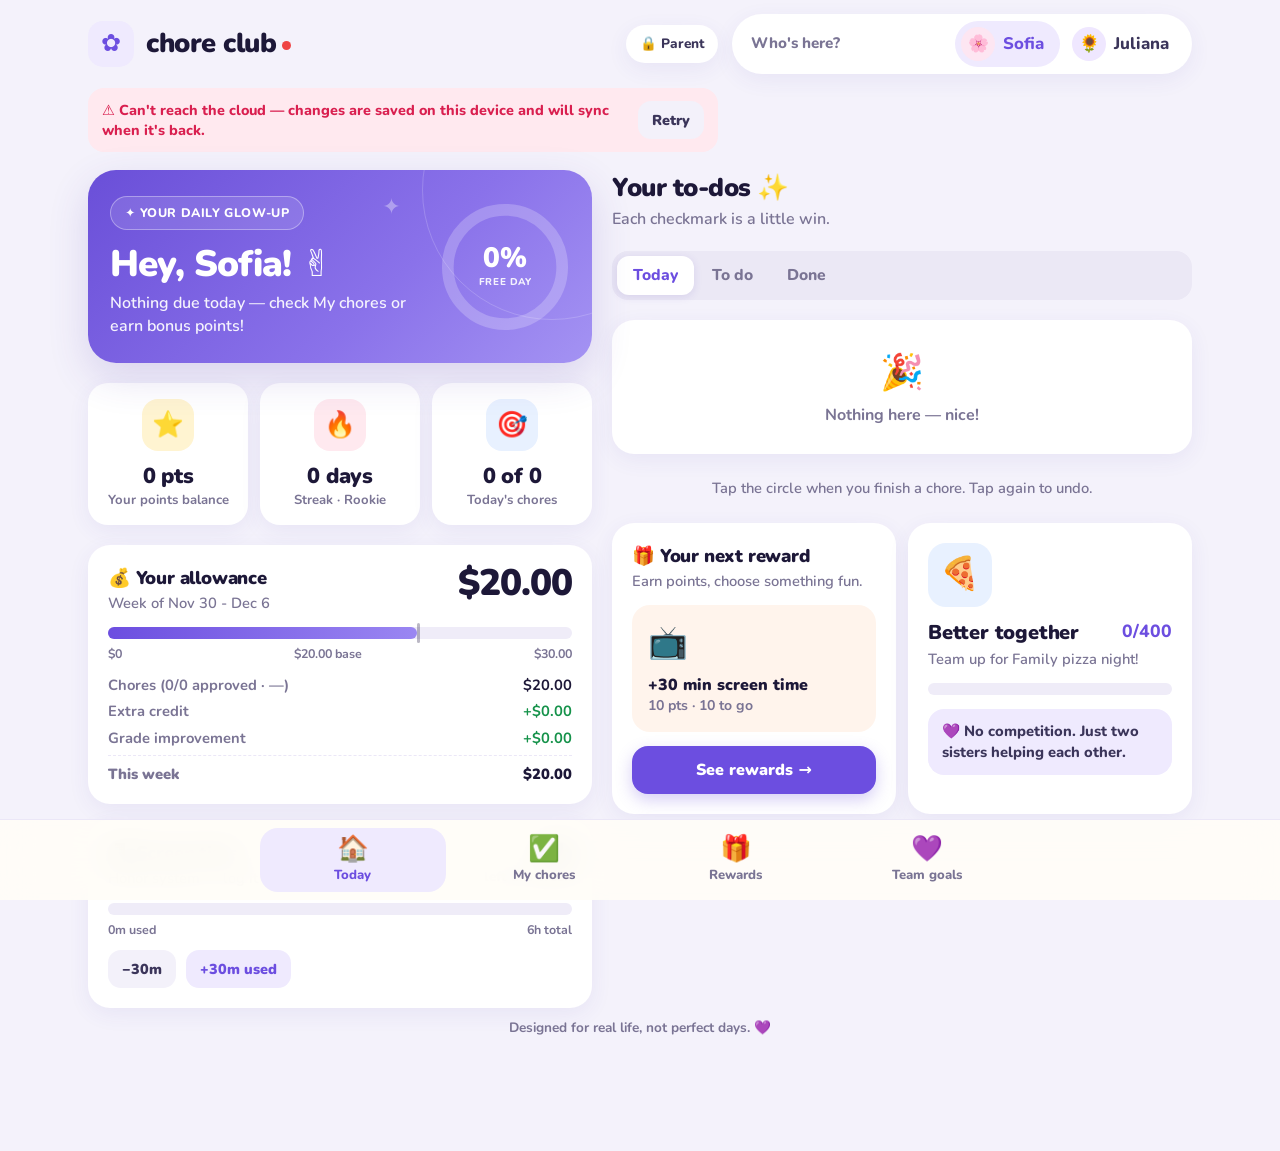
==== commit 2f19831d: "Chore weight (1×/2×/3×) and parent approval alerts via web push - Worth setting on add form, chore e" ====
--- a/index.html
+++ b/index.html
@@ -15,7 +15,7 @@
   <link rel="preconnect" href="https://fonts.googleapis.com">
   <link rel="preconnect" href="https://fonts.gstatic.com" crossorigin>
   <link href="https://fonts.googleapis.com/css2?family=Nunito:wght@500;600;700;800;900&display=swap" rel="stylesheet">
-  <link rel="stylesheet" href="./style.css?v=2">
+  <link rel="stylesheet" href="./style.css?v=4">
   <title>Chore Club</title>
 </head>
 <body>
@@ -32,6 +32,6 @@
     <div id="modalBody"></div>
   </dialog>
 
-  <script src="./app.js?v=2"></script>
+  <script src="./app.js?v=4"></script>
 </body>
 </html>
--- a/style.css
+++ b/style.css
@@ -322,3 +322,28 @@
 .narrow-only { display: grid; }
 .wide-only { display: none; }
 @media (min-width: 820px) { .narrow-only { display: none; } .wide-only { display: grid; } }
+
+/* ── Penalty ── */
+.penalty { background: var(--red-soft); border: 2px solid #ffc9d6; border-radius: 16px; padding: 12px 14px; margin-top: 12px; color: #8a1232; }
+.pen-head { font-weight: 900; color: var(--red); }
+.pen-text { font-weight: 700; font-size: .88rem; margin-top: 4px; }
+.pen-item { display: flex; justify-content: space-between; align-items: center; gap: 8px; margin-top: 8px; padding-top: 8px; border-top: 1px dashed #ffc0cf; font-weight: 700; font-size: .88rem; }
+s.muted { text-decoration-thickness: 2px; }
+
+/* ── Bank ── */
+.bank-row { display: flex; flex-wrap: wrap; align-items: center; gap: 10px; background: #faf9fe; border-radius: 18px; padding: 12px; }
+.bank-row .ci { flex: 1 1 200px; }
+.bank-row .actions { margin-left: auto; }
+.bake { display: flex; flex-wrap: wrap; align-items: center; gap: 6px; margin-top: 8px; }
+.bake-lbl { font-size: .78rem; font-weight: 800; color: var(--muted); }
+.bake-chip { padding: 5px 11px; border-radius: 999px; font-weight: 800; font-size: .8rem; background: #fff; border: 2px solid var(--line); color: var(--muted); }
+.bake-chip.k0.on { background: var(--k0-soft); border-color: var(--k0); color: var(--k0); }
+.bake-chip.k1.on { background: var(--k1-soft); border-color: var(--k1); color: var(--k1); }
+
+/* ── Chore weight + parent alerts ── */
+.tag.worth { background: var(--primary-soft); color: var(--primary); }
+.alert-on { margin-top: 8px; padding: 10px 12px; border-radius: 14px; background: var(--green-soft); color: var(--green); font-weight: 800; }
+.install-tip { margin-top: 8px; padding: 12px 14px; border-radius: 14px; background: var(--gold-soft); font-weight: 600; line-height: 1.45; }
+.install-tip ol { margin: 6px 0 0; padding-left: 20px; }
+.kbd { display: inline-block; padding: 0 6px; border-radius: 6px; background: #fff; border: 1px solid rgba(0,0,0,.12); }
+.chips.wrap { flex-wrap: wrap; overflow: visible; }
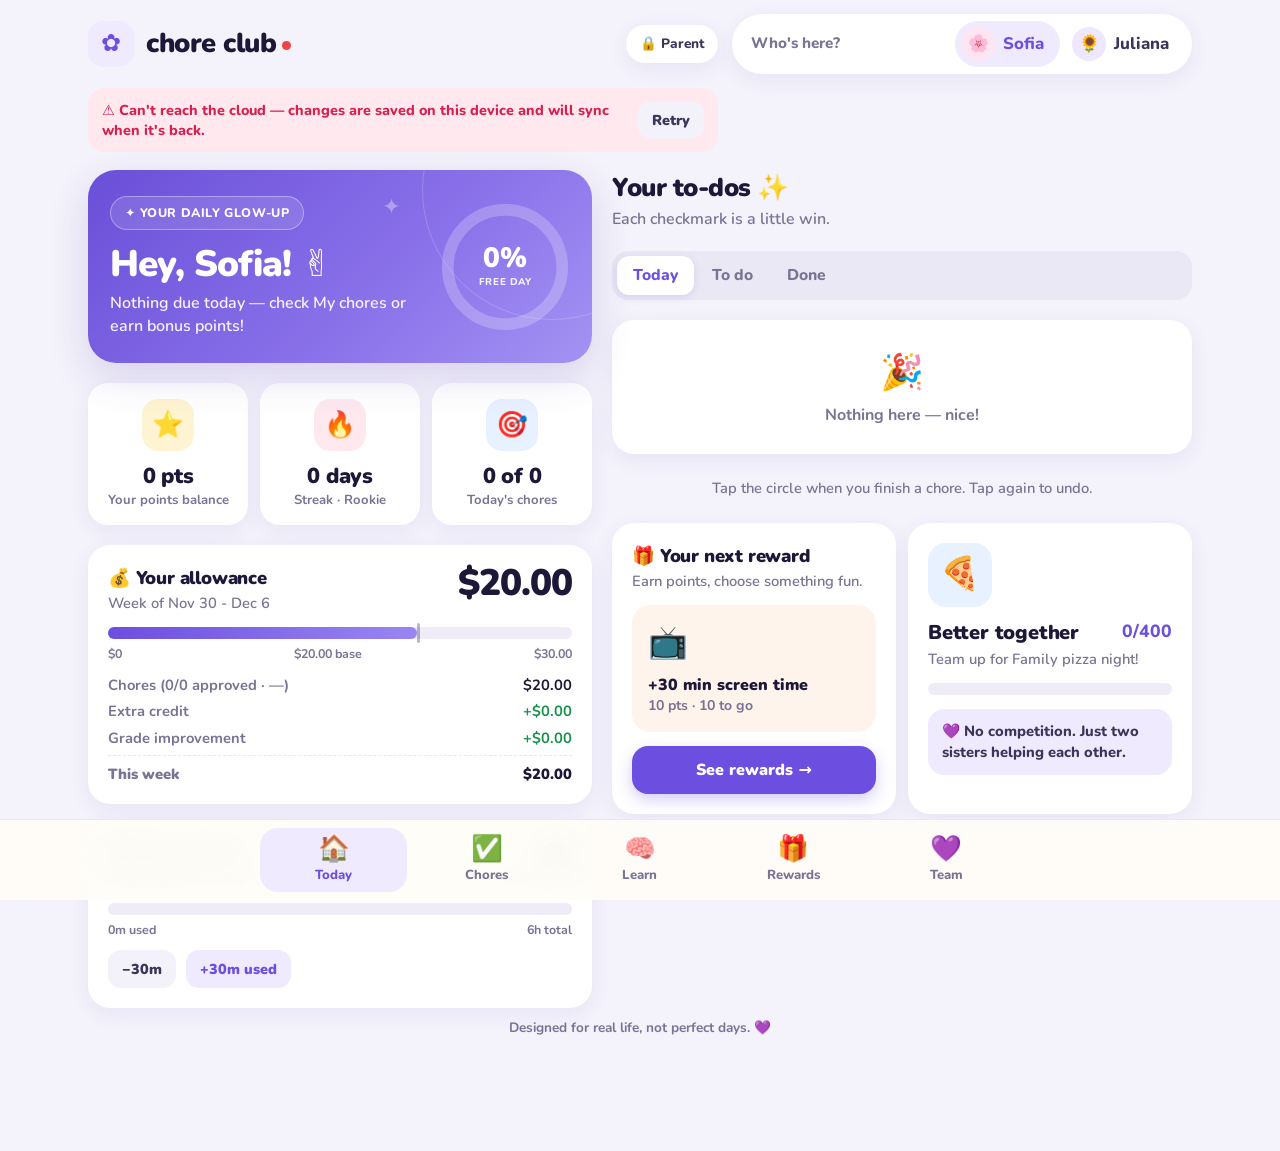
==== commit 920c7875: "Break mode, confidence builders and Skill Quests - Break mode switch: bank chores pin separately for" ====
--- a/index.html
+++ b/index.html
@@ -15,7 +15,7 @@
   <link rel="preconnect" href="https://fonts.googleapis.com">
   <link rel="preconnect" href="https://fonts.gstatic.com" crossorigin>
   <link href="https://fonts.googleapis.com/css2?family=Nunito:wght@500;600;700;800;900&display=swap" rel="stylesheet">
-  <link rel="stylesheet" href="./style.css?v=4">
+  <link rel="stylesheet" href="./style.css?v=6">
   <title>Chore Club</title>
 </head>
 <body>
@@ -32,6 +32,6 @@
     <div id="modalBody"></div>
   </dialog>
 
-  <script src="./app.js?v=4"></script>
+  <script src="./app.js?v=6"></script>
 </body>
 </html>
--- a/style.css
+++ b/style.css
@@ -347,3 +347,50 @@
 .install-tip ol { margin: 6px 0 0; padding-left: 20px; }
 .kbd { display: inline-block; padding: 0 6px; border-radius: 6px; background: #fff; border: 1px solid rgba(0,0,0,.12); }
 .chips.wrap { flex-wrap: wrap; overflow: visible; }
+
+/* ── Sent back / missed ── */
+.rej-note { margin-top: 6px; padding: 6px 10px; border-radius: 10px; background: var(--red-soft); color: var(--red); font-weight: 700; font-size: .85rem; line-height: 1.35; }
+.sentback { display: flex; align-items: center; gap: 12px; width: 100%; text-align: left; padding: 14px 16px; border-radius: var(--radius); border: 2px solid #f5a3b8; background: var(--red-soft); color: var(--ink); font: inherit; cursor: pointer; }
+.sentback .sb-ico { width: 40px; height: 40px; border-radius: 12px; background: #fff; color: var(--red); display: grid; place-items: center; font-weight: 900; font-size: 1.2rem; flex-shrink: 0; }
+.sentback .sb-txt { flex: 1; min-width: 0; display: flex; flex-direction: column; gap: 2px; font-size: .88rem; font-weight: 600; color: var(--ink-2); }
+.sentback .sb-txt b { color: var(--red); font-size: 1rem; font-weight: 900; }
+.sentback .sb-go { font-weight: 900; color: var(--red); white-space: nowrap; }
+.pill.lost { background: var(--red-soft); color: var(--red); opacity: .8; }
+
+/* ── Break mode, reflections, Skill Quests ── */
+.tabbar-inner { grid-template-columns: none; grid-auto-flow: column; grid-auto-columns: 1fr; }
+@media (max-width: 420px) { .tab { font-size: .74rem; padding: 8px 2px; } .tab .ti { font-size: 1.45rem; } }
+.modal-in textarea { font-family: inherit; font-size: 1rem; min-height: 64px; line-height: 1.4; }
+.tag.reflect { background: var(--blue-soft); color: #2f5fb3; }
+.reflection { margin-top: 8px; padding: 10px 12px; border-radius: 12px; background: #f6f4fc; display: grid; gap: 2px; }
+.reflection .rq { font-size: .78rem; font-weight: 800; color: var(--muted); }
+.reflection .ra { font-weight: 700; color: var(--ink); margin-bottom: 6px; white-space: pre-wrap; overflow-wrap: anywhere; }
+.reflection .ra:last-child { margin-bottom: 0; }
+.bake.live .bake-lbl { color: var(--primary); }
+.switch { width: 58px; height: 34px; border-radius: 999px; background: #ddd8ee; position: relative; flex-shrink: 0; transition: background .2s; }
+.switch span { position: absolute; top: 4px; left: 4px; width: 26px; height: 26px; border-radius: 50%; background: #fff; box-shadow: 0 2px 6px rgba(0,0,0,.15); transition: left .2s; }
+.switch.on { background: var(--green); }
+.switch.on span { left: 28px; }
+.break-card.on { border: 2px solid #7fd8a0; }
+.learn-hero { background: linear-gradient(135deg, #2f6fd6 0%, #5a7ff0 55%, #8b7cf2 100%); }
+.bar.thin { height: 8px; margin: 6px 0 0; }
+.quest { display: flex; align-items: center; gap: 12px; width: 100%; text-align: left; padding: 12px; border-radius: 16px; background: #faf9fe; border: 2px solid transparent; font: inherit; color: inherit; cursor: pointer; }
+.quest:hover { border-color: var(--line); }
+.q-glyph { width: 38px; height: 38px; border-radius: 12px; display: grid; place-items: center; flex-shrink: 0; font-weight: 900; background: var(--primary-soft); color: var(--primary); }
+.q-body { flex: 1; min-width: 0; display: flex; flex-direction: column; }
+.q-title { font-weight: 900; }
+.q-meta { font-size: .8rem; font-weight: 700; color: var(--muted); }
+.q-done .q-glyph { background: var(--green-soft); color: var(--green); }
+.q-pending .q-glyph { background: var(--amber-soft); color: var(--amber); }
+.q-retry .q-glyph { background: var(--red-soft); color: var(--red); }
+.q-locked { opacity: .55; }
+.q-locked .q-glyph { background: #eef0f4; }
+.q-open { border-color: #d6cdf7; background: #fff; }
+.steps { margin: 12px 0 4px; padding-left: 22px; display: grid; gap: 8px; font-weight: 600; line-height: 1.45; }
+.badges { display: flex; flex-wrap: wrap; gap: 8px; }
+.badge-chip { padding: 8px 12px; border-radius: 999px; background: var(--gold-soft); color: var(--gold); font-weight: 900; }
+.win { display: grid; gap: 2px; padding: 10px 12px; border-radius: 12px; background: #faf9fe; }
+.win span { font-weight: 600; overflow-wrap: anywhere; }
+.jentry { padding: 10px 12px; border-radius: 12px; background: #faf9fe; }
+.jentry summary { cursor: pointer; font-weight: 700; list-style: none; display: flex; flex-wrap: wrap; gap: 6px; align-items: center; }
+.jentry summary::-webkit-details-marker { display: none; }
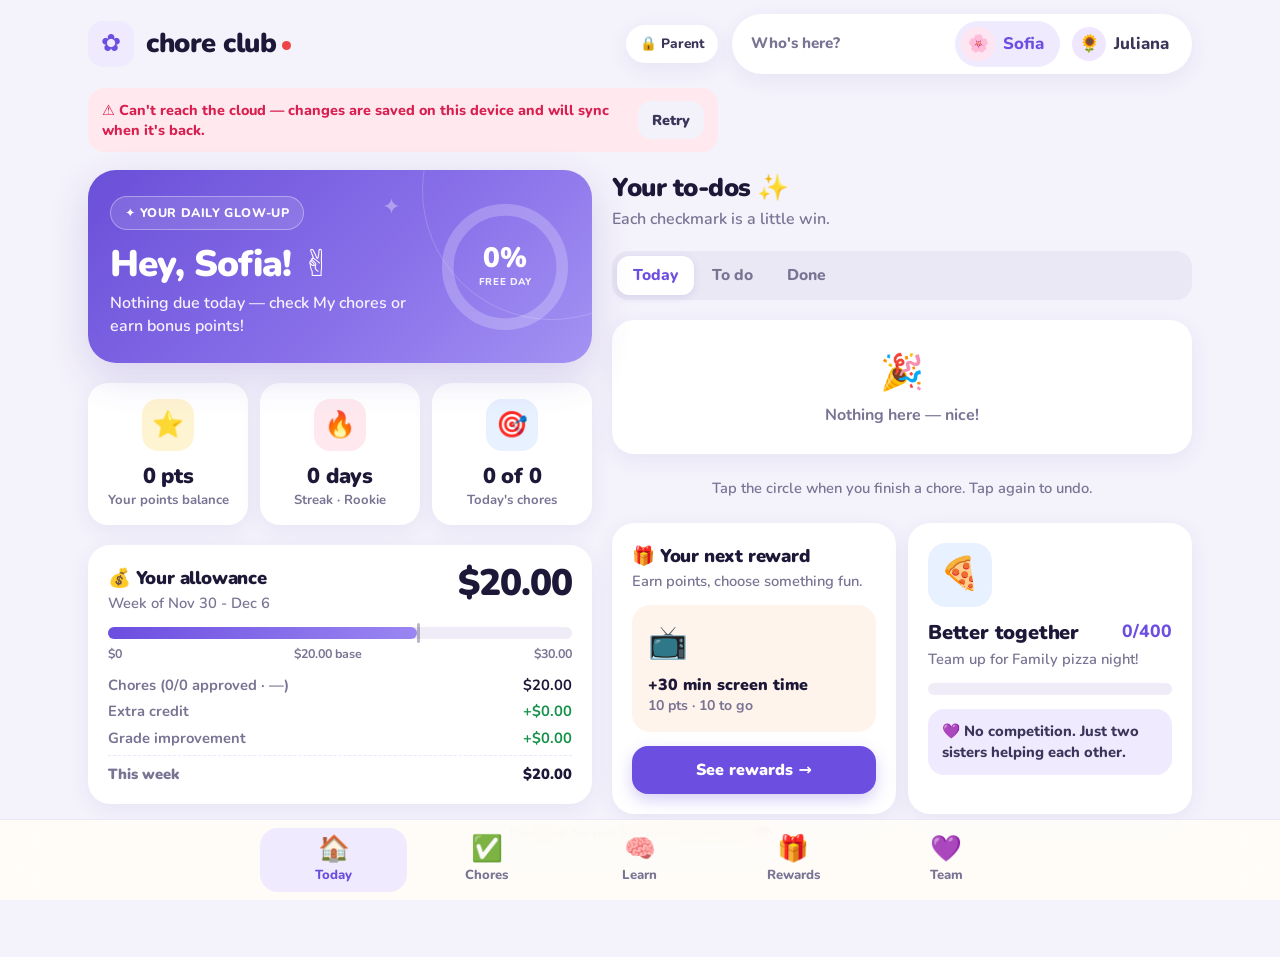
==== commit 58e4ac55: "Remove screen time; points carry over between weeks - Drop screen time cards, parent adjusters, sett" ====
--- a/index.html
+++ b/index.html
@@ -15,7 +15,7 @@
   <link rel="preconnect" href="https://fonts.googleapis.com">
   <link rel="preconnect" href="https://fonts.gstatic.com" crossorigin>
   <link href="https://fonts.googleapis.com/css2?family=Nunito:wght@500;600;700;800;900&display=swap" rel="stylesheet">
-  <link rel="stylesheet" href="./style.css?v=6">
+  <link rel="stylesheet" href="./style.css?v=7">
   <title>Chore Club</title>
 </head>
 <body>
@@ -32,6 +32,6 @@
     <div id="modalBody"></div>
   </dialog>
 
-  <script src="./app.js?v=6"></script>
+  <script src="./app.js?v=7"></script>
 </body>
 </html>
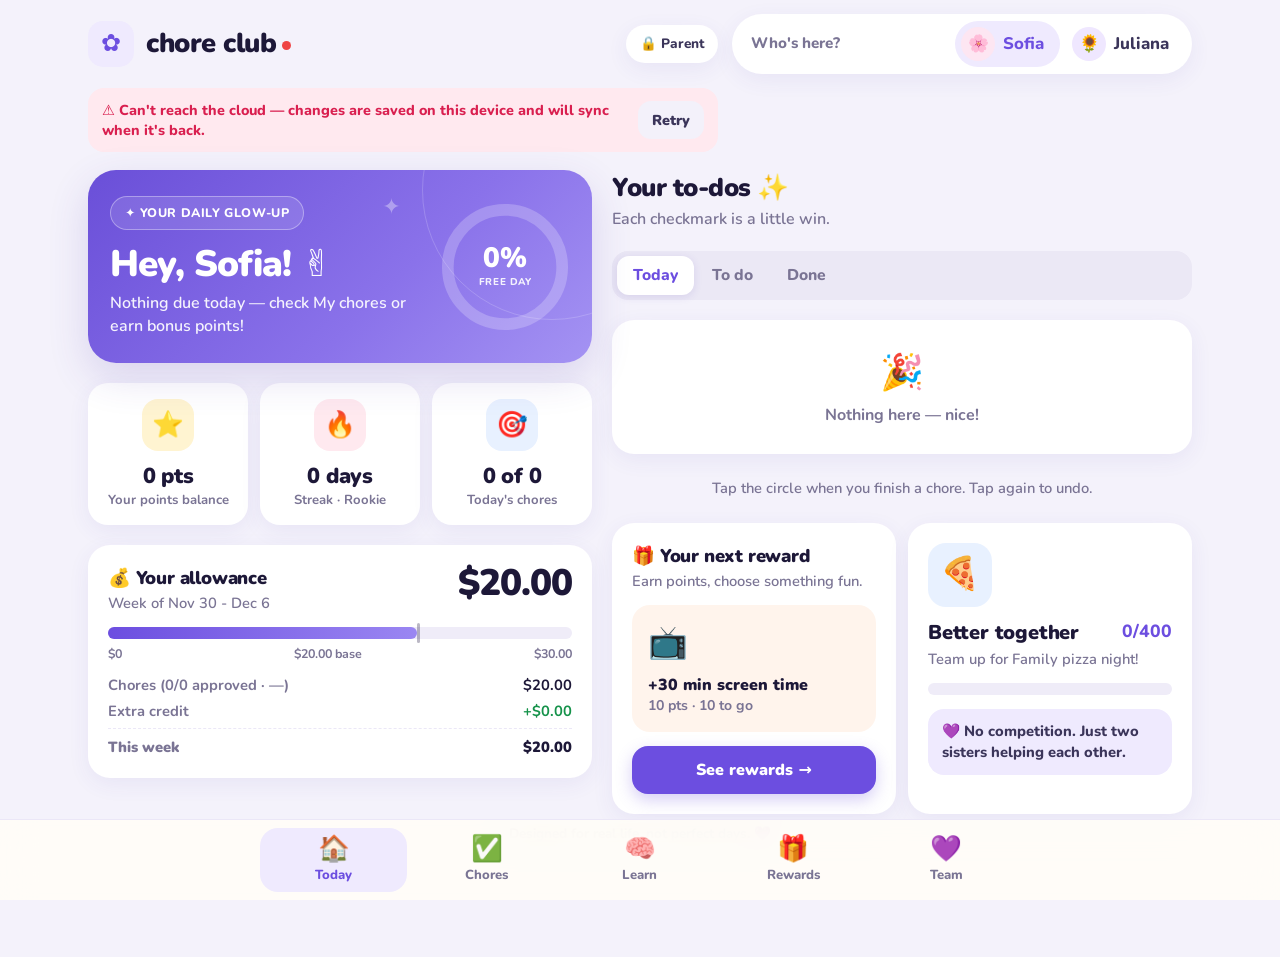
==== commit 3ff88ce2: "Remove grades; extra credit and quests cap raised to $10 Grades will become a separate app. Their $5" ====
--- a/index.html
+++ b/index.html
@@ -15,7 +15,7 @@
   <link rel="preconnect" href="https://fonts.googleapis.com">
   <link rel="preconnect" href="https://fonts.gstatic.com" crossorigin>
   <link href="https://fonts.googleapis.com/css2?family=Nunito:wght@500;600;700;800;900&display=swap" rel="stylesheet">
-  <link rel="stylesheet" href="./style.css?v=7">
+  <link rel="stylesheet" href="./style.css?v=8">
   <title>Chore Club</title>
 </head>
 <body>
@@ -32,6 +32,6 @@
     <div id="modalBody"></div>
   </dialog>
 
-  <script src="./app.js?v=7"></script>
+  <script src="./app.js?v=8"></script>
 </body>
 </html>
